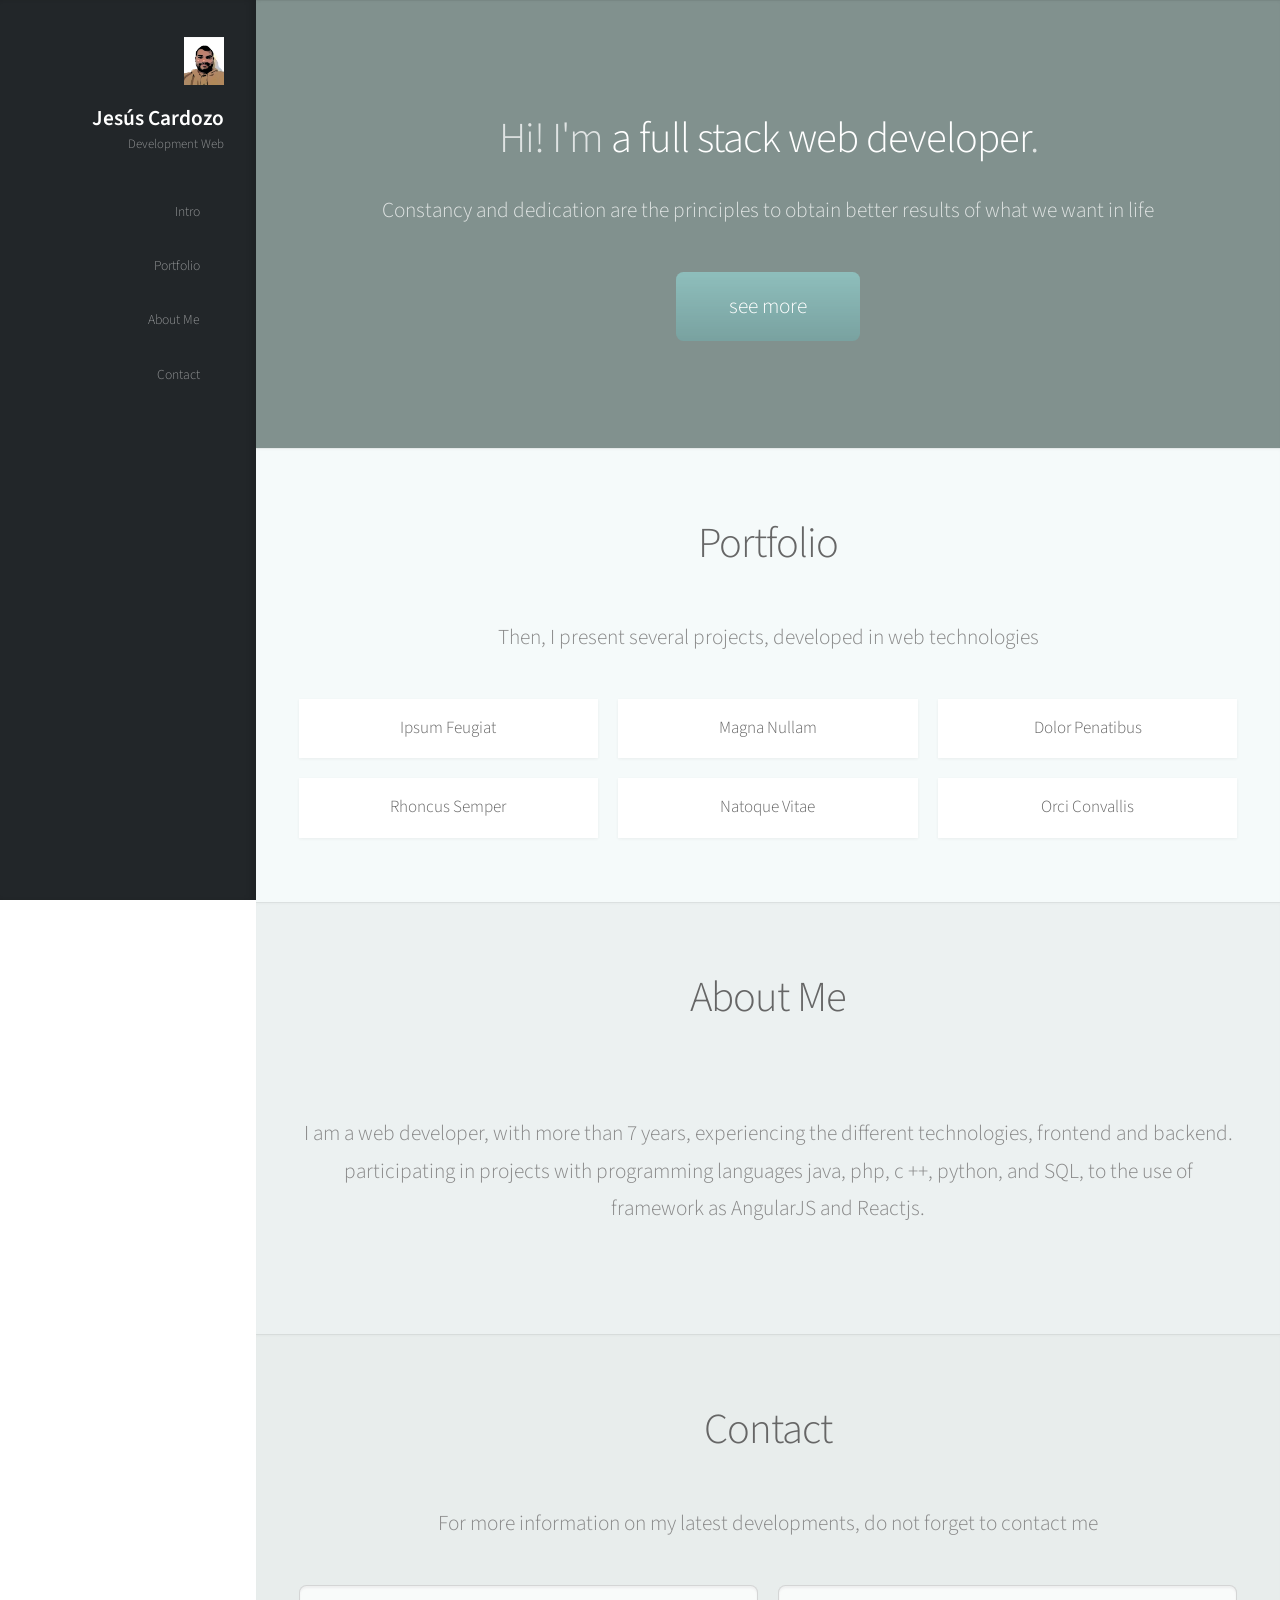
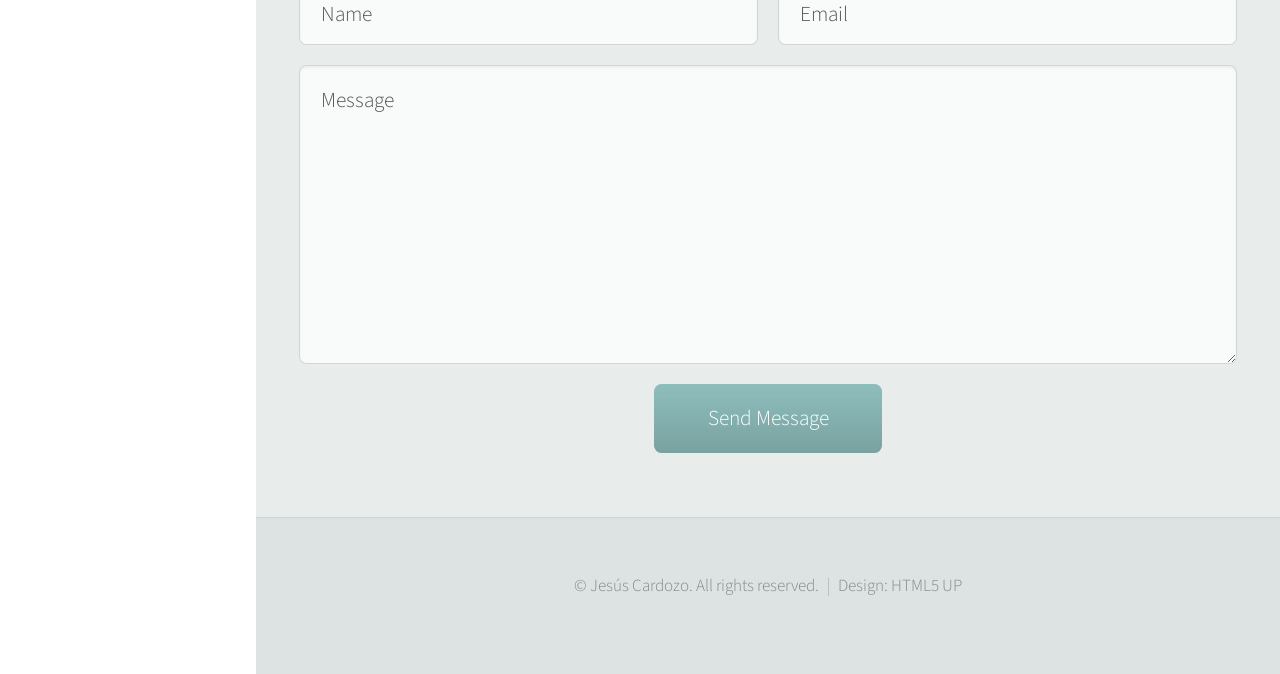
==== index.html @ 80371ca4 "first commit" ====
<!DOCTYPE HTML>
<html>
	<head>
		<title>Jesus Cardozo</title>
		<meta charset="utf-8" />
		<meta name="viewport" content="width=device-width, initial-scale=1" />
		<!--[if lte IE 8]><script src="assets/js/ie/html5shiv.js"></script><![endif]-->
		<link rel="stylesheet" href="assets/css/main.css" />
		<!--[if lte IE 8]><link rel="stylesheet" href="assets/css/ie8.css" /><![endif]-->
		<!--[if lte IE 9]><link rel="stylesheet" href="assets/css/ie9.css" /><![endif]-->
	</head>
	<body>

		<!-- Header -->
			<div id="header">

				<div class="top">

					<!-- Logo -->
						<div id="logo">
							<span class="image avatar48"><img src="images/avatar.jpg" alt="" /></span>
							<h1 id="title">Jesús Cardozo</h1>
							<p>Development Web</p>
						</div>

					<!-- Nav -->
						<nav id="nav">
							<!--

								Prologue's nav expects links in one of two formats:

								1. Hash link (scrolls to a different section within the page)

								   <li><a href="#foobar" id="foobar-link" class="icon fa-whatever-icon-you-want skel-layers-ignoreHref"><span class="label">Foobar</span></a></li>

								2. Standard link (sends the user to another page/site)

								   <li><a href="http://foobar.tld" id="foobar-link" class="icon fa-whatever-icon-you-want"><span class="label">Foobar</span></a></li>

							-->
							<ul>
								<li><a href="#top" id="top-link" class="skel-layers-ignoreHref"><span class="icon fa-home">Intro</span></a></li>
								<li><a href="#portfolio" id="portfolio-link" class="skel-layers-ignoreHref"><span class="icon fa-th">Portfolio</span></a></li>
								<li><a href="#about" id="about-link" class="skel-layers-ignoreHref"><span class="icon fa-user">About Me</span></a></li>
								<li><a href="#contact" id="contact-link" class="skel-layers-ignoreHref"><span class="icon fa-envelope">Contact</span></a></li>
							</ul>
						</nav>

				</div>

				<div class="bottom">

					<!-- Social Icons -->
						<ul class="icons">
							<li><a href="https://github.com/jesusrafael9/jesusrafael9.github.com" class="icon fa-github"><span class="label">Github</span></a></li>
							<li><a href="https://www.linkedin.com/in/jesus-cardozo-95b3bbb1/" class="icon fa-linkedin"><span class="label">Linkedin</span></a></li>
							<li><a href="mailto:jesusrafael9@gmail.com" class="icon fa-envelope"><span class="label">Email</span></a></li>
						</ul>

				</div>

			</div>

		<!-- Main -->
			<div id="main">

				<!-- Intro -->
					<section id="top" class="one dark cover">
						<div class="container">

							<header>
								<h2 class="alt">Hi! I'm <strong>a full stack web developer</strong>.</h2>
								<p>Constancy and dedication are the principles to obtain better results of what we want in life<br />
								</p>
							</header>

							<footer>
								<a href="#portfolio" class="button scrolly">see more</a>
							</footer>

						</div>
					</section>

				<!-- Portfolio -->
					<section id="portfolio" class="two">
						<div class="container">

							<header>
								<h2>Portfolio</h2>
							</header>

							<p>Then, I present several projects, developed in web technologies</p>

							<div class="row">
								<div class="4u 12u$(mobile)">
									<article class="item">
										<a href="#" class="image fit"><img src="images/pic02.jpg" alt="" /></a>
										<header>
											<h3>Ipsum Feugiat</h3>
										</header>
									</article>
									<article class="item">
										<a href="#" class="image fit"><img src="images/pic03.jpg" alt="" /></a>
										<header>
											<h3>Rhoncus Semper</h3>
										</header>
									</article>
								</div>
								<div class="4u 12u$(mobile)">
									<article class="item">
										<a href="#" class="image fit"><img src="images/pic04.jpg" alt="" /></a>
										<header>
											<h3>Magna Nullam</h3>
										</header>
									</article>
									<article class="item">
										<a href="#" class="image fit"><img src="images/pic05.jpg" alt="" /></a>
										<header>
											<h3>Natoque Vitae</h3>
										</header>
									</article>
								</div>
								<div class="4u$ 12u$(mobile)">
									<article class="item">
										<a href="#" class="image fit"><img src="images/pic06.jpg" alt="" /></a>
										<header>
											<h3>Dolor Penatibus</h3>
										</header>
									</article>
									<article class="item">
										<a href="#" class="image fit"><img src="images/pic07.jpg" alt="" /></a>
										<header>
											<h3>Orci Convallis</h3>
										</header>
									</article>
								</div>
							</div>

						</div>
					</section>

				<!-- About Me -->
					<section id="about" class="three">
						<div class="container">

							<header>
								<h2>About Me</h2>
							</header>

							<a href="#" class="image featured"><img src="images/pic08.jpg" alt="" /></a>

							<p>I am a web developer, with more than 7 years, experiencing the different technologies, frontend and backend. participating in projects with programming languages ​​java, php, c ++, python, and SQL, to the use of framework as AngularJS and Reactjs.</p>

						</div>
					</section>

				<!-- Contact -->
					<section id="contact" class="four">
						<div class="container">

							<header>
								<h2>Contact</h2>
							</header>

							<p>For more information on my latest developments, do not forget to contact me</p>

							<form method="post" action="mailto:jesusrafael9@gmail.com">
								<div class="row">
									<div class="6u 12u$(mobile)"><input type="text" name="name" placeholder="Name" /></div>
									<div class="6u$ 12u$(mobile)"><input type="text" name="email" placeholder="Email" /></div>
									<div class="12u$">
										<textarea name="message" placeholder="Message"></textarea>
									</div>
									<div class="12u$">
										<input type="submit" value="Send Message" />
									</div>
								</div>
							</form>

						</div>
					</section>

			</div>

		<!-- Footer -->
			<div id="footer">

				<!-- Copyright -->
					<ul class="copyright">
						<li>&copy; Jesús Cardozo. All rights reserved.</li><li>Design: HTML5 UP </li>
					</ul>

			</div>

		<!-- Scripts -->
			<script src="assets/js/jquery.min.js"></script>
			<script src="assets/js/jquery.scrolly.min.js"></script>
			<script src="assets/js/jquery.scrollzer.min.js"></script>
			<script src="assets/js/skel.min.js"></script>
			<script src="assets/js/util.js"></script>
			<!--[if lte IE 8]><script src="assets/js/ie/respond.min.js"></script><![endif]-->
			<script src="assets/js/main.js"></script>

	</body>
</html>
---- assets/css/main.css ----
@import url("font-awesome.min.css");
@import url("https://fonts.googleapis.com/css?family=Source+Sans+Pro:300,300italic,400,600");
/*
	Prologue by HTML5 UP
	html5up.net | @ajlkn
	Free for personal and commercial use under the CCA 3.0 license (html5up.net/license)
*/
/* Reset */
html, body, div, span, applet, object, iframe, h1, h2, h3, h4, h5, h6, p, blockquote, pre, a, abbr, acronym, address, big, cite, code, del, dfn, em, img, ins, kbd, q, s, samp, small, strike, strong, sub, sup, tt, var, b, u, i, center, dl, dt, dd, ol, ul, li, fieldset, form, label, legend, table, caption, tbody, tfoot, thead, tr, th, td, article, aside, canvas, details, embed, figure, figcaption, footer, header, hgroup, menu, nav, output, ruby, section, summary, time, mark, audio, video {
  margin: 0;
  padding: 0;
  border: 0;
  font-size: 100%;
  font: inherit;
  vertical-align: baseline; }

article, aside, details, figcaption, figure, footer, header, hgroup, menu, nav, section {
  display: block; }

body {
  line-height: 1; }

ol, ul {
  list-style: none; }

blockquote, q {
  quotes: none; }

blockquote:before, blockquote:after, q:before, q:after {
  content: '';
  content: none; }

table {
  border-collapse: collapse;
  border-spacing: 0; }

body {
  -webkit-text-size-adjust: none; }

/* Box Model */
*, *:before, *:after {
  -moz-box-sizing: border-box;
  -webkit-box-sizing: border-box;
  box-sizing: border-box; }

/* Containers */
.container {
  margin-left: auto;
  margin-right: auto; }

.container.\31 25\25 {
  width: 100%;
  max-width: 1750px;
  min-width: 1400px; }

.container.\37 5\25 {
  width: 1050px; }

.container.\35 0\25 {
  width: 700px; }

.container.\32 5\25 {
  width: 350px; }

.container {
  width: 1400px; }

@media screen and (min-width: 961px) and (max-width: 1880px) {
  .container.\31 25\25 {
    width: 100%;
    max-width: 1500px;
    min-width: 1200px; }

  .container.\37 5\25 {
    width: 900px; }

  .container.\35 0\25 {
    width: 600px; }

  .container.\32 5\25 {
    width: 300px; }

  .container {
    width: 1200px; } }
@media screen and (min-width: 961px) and (max-width: 1620px) {
  .container.\31 25\25 {
    width: 100%;
    max-width: 1200px;
    min-width: 960px; }

  .container.\37 5\25 {
    width: 720px; }

  .container.\35 0\25 {
    width: 480px; }

  .container.\32 5\25 {
    width: 240px; }

  .container {
    width: 960px; } }
@media screen and (min-width: 961px) and (max-width: 1320px) {
  .container.\31 25\25 {
    width: 100%;
    max-width: 125%;
    min-width: 100%; }

  .container.\37 5\25 {
    width: 75%; }

  .container.\35 0\25 {
    width: 50%; }

  .container.\32 5\25 {
    width: 25%; }

  .container {
    width: 100%; } }
@media screen and (max-width: 960px) {
  .container.\31 25\25 {
    width: 100%;
    max-width: 125%;
    min-width: 100%; }

  .container.\37 5\25 {
    width: 75%; }

  .container.\35 0\25 {
    width: 50%; }

  .container.\32 5\25 {
    width: 25%; }

  .container {
    width: 100%; } }
@media screen and (max-width: 736px) {
  .container.\31 25\25 {
    width: 100%;
    max-width: 125%;
    min-width: 100%; }

  .container.\37 5\25 {
    width: 75%; }

  .container.\35 0\25 {
    width: 50%; }

  .container.\32 5\25 {
    width: 25%; }

  .container {
    width: 100% !important; } }
/* Grid */
.row {
  border-bottom: solid 1px transparent;
  -moz-box-sizing: border-box;
  -webkit-box-sizing: border-box;
  box-sizing: border-box; }

.row > * {
  float: left;
  -moz-box-sizing: border-box;
  -webkit-box-sizing: border-box;
  box-sizing: border-box; }

.row:after, .row:before {
  content: '';
  display: block;
  clear: both;
  height: 0; }

.row.uniform > * > :first-child {
  margin-top: 0; }

.row.uniform > * > :last-child {
  margin-bottom: 0; }

.row.\30 \25  > * {
  padding: 0px 0 0 0px; }

.row.\30 \25 {
  margin: 0px 0 -1px 0px; }

.row.uniform.\30 \25  > * {
  padding: 0px 0 0 0px; }

.row.uniform.\30 \25 {
  margin: 0px 0 -1px 0px; }

.row > * {
  padding: 40px 0 0 40px; }

.row {
  margin: -40px 0 -1px -40px; }

.row.uniform > * {
  padding: 40px 0 0 40px; }

.row.uniform {
  margin: -40px 0 -1px -40px; }

.row.\32 00\25  > * {
  padding: 80px 0 0 80px; }

.row.\32 00\25 {
  margin: -80px 0 -1px -80px; }

.row.uniform.\32 00\25  > * {
  padding: 80px 0 0 80px; }

.row.uniform.\32 00\25 {
  margin: -80px 0 -1px -80px; }

.row.\31 50\25  > * {
  padding: 60px 0 0 60px; }

.row.\31 50\25 {
  margin: -60px 0 -1px -60px; }

.row.uniform.\31 50\25  > * {
  padding: 60px 0 0 60px; }

.row.uniform.\31 50\25 {
  margin: -60px 0 -1px -60px; }

.row.\35 0\25  > * {
  padding: 20px 0 0 20px; }

.row.\35 0\25 {
  margin: -20px 0 -1px -20px; }

.row.uniform.\35 0\25  > * {
  padding: 20px 0 0 20px; }

.row.uniform.\35 0\25 {
  margin: -20px 0 -1px -20px; }

.row.\32 5\25  > * {
  padding: 10px 0 0 10px; }

.row.\32 5\25 {
  margin: -10px 0 -1px -10px; }

.row.uniform.\32 5\25  > * {
  padding: 10px 0 0 10px; }

.row.uniform.\32 5\25 {
  margin: -10px 0 -1px -10px; }

.\31 2u, .\31 2u\24 {
  width: 100%;
  clear: none;
  margin-left: 0; }

.\31 1u, .\31 1u\24 {
  width: 91.6666666667%;
  clear: none;
  margin-left: 0; }

.\31 0u, .\31 0u\24 {
  width: 83.3333333333%;
  clear: none;
  margin-left: 0; }

.\39 u, .\39 u\24 {
  width: 75%;
  clear: none;
  margin-left: 0; }

.\38 u, .\38 u\24 {
  width: 66.6666666667%;
  clear: none;
  margin-left: 0; }

.\37 u, .\37 u\24 {
  width: 58.3333333333%;
  clear: none;
  margin-left: 0; }

.\36 u, .\36 u\24 {
  width: 50%;
  clear: none;
  margin-left: 0; }

.\35 u, .\35 u\24 {
  width: 41.6666666667%;
  clear: none;
  margin-left: 0; }

.\34 u, .\34 u\24 {
  width: 33.3333333333%;
  clear: none;
  margin-left: 0; }

.\33 u, .\33 u\24 {
  width: 25%;
  clear: none;
  margin-left: 0; }

.\32 u, .\32 u\24 {
  width: 16.6666666667%;
  clear: none;
  margin-left: 0; }

.\31 u, .\31 u\24 {
  width: 8.3333333333%;
  clear: none;
  margin-left: 0; }

.\31 2u\24  + *,
.\31 1u\24  + *,
.\31 0u\24  + *,
.\39 u\24  + *,
.\38 u\24  + *,
.\37 u\24  + *,
.\36 u\24  + *,
.\35 u\24  + *,
.\34 u\24  + *,
.\33 u\24  + *,
.\32 u\24  + *,
.\31 u\24  + * {
  clear: left; }

.\-11u {
  margin-left: 91.66667%; }

.\-10u {
  margin-left: 83.33333%; }

.\-9u {
  margin-left: 75%; }

.\-8u {
  margin-left: 66.66667%; }

.\-7u {
  margin-left: 58.33333%; }

.\-6u {
  margin-left: 50%; }

.\-5u {
  margin-left: 41.66667%; }

.\-4u {
  margin-left: 33.33333%; }

.\-3u {
  margin-left: 25%; }

.\-2u {
  margin-left: 16.66667%; }

.\-1u {
  margin-left: 8.33333%; }

@media screen and (min-width: 961px) and (max-width: 1880px) {
  .row > * {
    padding: 40px 0 0 40px; }

  .row {
    margin: -40px 0 -1px -40px; }

  .row.uniform > * {
    padding: 40px 0 0 40px; }

  .row.uniform {
    margin: -40px 0 -1px -40px; }

  .row.\32 00\25  > * {
    padding: 80px 0 0 80px; }

  .row.\32 00\25 {
    margin: -80px 0 -1px -80px; }

  .row.uniform.\32 00\25  > * {
    padding: 80px 0 0 80px; }

  .row.uniform.\32 00\25 {
    margin: -80px 0 -1px -80px; }

  .row.\31 50\25  > * {
    padding: 60px 0 0 60px; }

  .row.\31 50\25 {
    margin: -60px 0 -1px -60px; }

  .row.uniform.\31 50\25  > * {
    padding: 60px 0 0 60px; }

  .row.uniform.\31 50\25 {
    margin: -60px 0 -1px -60px; }

  .row.\35 0\25  > * {
    padding: 20px 0 0 20px; }

  .row.\35 0\25 {
    margin: -20px 0 -1px -20px; }

  .row.uniform.\35 0\25  > * {
    padding: 20px 0 0 20px; }

  .row.uniform.\35 0\25 {
    margin: -20px 0 -1px -20px; }

  .row.\32 5\25  > * {
    padding: 10px 0 0 10px; }

  .row.\32 5\25 {
    margin: -10px 0 -1px -10px; }

  .row.uniform.\32 5\25  > * {
    padding: 10px 0 0 10px; }

  .row.uniform.\32 5\25 {
    margin: -10px 0 -1px -10px; }

  .\31 2u\28wide\29, .\31 2u\24\28wide\29 {
    width: 100%;
    clear: none;
    margin-left: 0; }

  .\31 1u\28wide\29, .\31 1u\24\28wide\29 {
    width: 91.6666666667%;
    clear: none;
    margin-left: 0; }

  .\31 0u\28wide\29, .\31 0u\24\28wide\29 {
    width: 83.3333333333%;
    clear: none;
    margin-left: 0; }

  .\39 u\28wide\29, .\39 u\24\28wide\29 {
    width: 75%;
    clear: none;
    margin-left: 0; }

  .\38 u\28wide\29, .\38 u\24\28wide\29 {
    width: 66.6666666667%;
    clear: none;
    margin-left: 0; }

  .\37 u\28wide\29, .\37 u\24\28wide\29 {
    width: 58.3333333333%;
    clear: none;
    margin-left: 0; }

  .\36 u\28wide\29, .\36 u\24\28wide\29 {
    width: 50%;
    clear: none;
    margin-left: 0; }

  .\35 u\28wide\29, .\35 u\24\28wide\29 {
    width: 41.6666666667%;
    clear: none;
    margin-left: 0; }

  .\34 u\28wide\29, .\34 u\24\28wide\29 {
    width: 33.3333333333%;
    clear: none;
    margin-left: 0; }

  .\33 u\28wide\29, .\33 u\24\28wide\29 {
    width: 25%;
    clear: none;
    margin-left: 0; }

  .\32 u\28wide\29, .\32 u\24\28wide\29 {
    width: 16.6666666667%;
    clear: none;
    margin-left: 0; }

  .\31 u\28wide\29, .\31 u\24\28wide\29 {
    width: 8.3333333333%;
    clear: none;
    margin-left: 0; }

  .\31 2u\24\28wide\29  + *,
  .\31 1u\24\28wide\29  + *,
  .\31 0u\24\28wide\29  + *,
  .\39 u\24\28wide\29  + *,
  .\38 u\24\28wide\29  + *,
  .\37 u\24\28wide\29  + *,
  .\36 u\24\28wide\29  + *,
  .\35 u\24\28wide\29  + *,
  .\34 u\24\28wide\29  + *,
  .\33 u\24\28wide\29  + *,
  .\32 u\24\28wide\29  + *,
  .\31 u\24\28wide\29  + * {
    clear: left; }

  .\-11u\28wide\29 {
    margin-left: 91.66667%; }

  .\-10u\28wide\29 {
    margin-left: 83.33333%; }

  .\-9u\28wide\29 {
    margin-left: 75%; }

  .\-8u\28wide\29 {
    margin-left: 66.66667%; }

  .\-7u\28wide\29 {
    margin-left: 58.33333%; }

  .\-6u\28wide\29 {
    margin-left: 50%; }

  .\-5u\28wide\29 {
    margin-left: 41.66667%; }

  .\-4u\28wide\29 {
    margin-left: 33.33333%; }

  .\-3u\28wide\29 {
    margin-left: 25%; }

  .\-2u\28wide\29 {
    margin-left: 16.66667%; }

  .\-1u\28wide\29 {
    margin-left: 8.33333%; } }
@media screen and (min-width: 961px) and (max-width: 1620px) {
  .row > * {
    padding: 40px 0 0 40px; }

  .row {
    margin: -40px 0 -1px -40px; }

  .row.uniform > * {
    padding: 40px 0 0 40px; }

  .row.uniform {
    margin: -40px 0 -1px -40px; }

  .row.\32 00\25  > * {
    padding: 80px 0 0 80px; }

  .row.\32 00\25 {
    margin: -80px 0 -1px -80px; }

  .row.uniform.\32 00\25  > * {
    padding: 80px 0 0 80px; }

  .row.uniform.\32 00\25 {
    margin: -80px 0 -1px -80px; }

  .row.\31 50\25  > * {
    padding: 60px 0 0 60px; }

  .row.\31 50\25 {
    margin: -60px 0 -1px -60px; }

  .row.uniform.\31 50\25  > * {
    padding: 60px 0 0 60px; }

  .row.uniform.\31 50\25 {
    margin: -60px 0 -1px -60px; }

  .row.\35 0\25  > * {
    padding: 20px 0 0 20px; }

  .row.\35 0\25 {
    margin: -20px 0 -1px -20px; }

  .row.uniform.\35 0\25  > * {
    padding: 20px 0 0 20px; }

  .row.uniform.\35 0\25 {
    margin: -20px 0 -1px -20px; }

  .row.\32 5\25  > * {
    padding: 10px 0 0 10px; }

  .row.\32 5\25 {
    margin: -10px 0 -1px -10px; }

  .row.uniform.\32 5\25  > * {
    padding: 10px 0 0 10px; }

  .row.uniform.\32 5\25 {
    margin: -10px 0 -1px -10px; }

  .\31 2u\28normal\29, .\31 2u\24\28normal\29 {
    width: 100%;
    clear: none;
    margin-left: 0; }

  .\31 1u\28normal\29, .\31 1u\24\28normal\29 {
    width: 91.6666666667%;
    clear: none;
    margin-left: 0; }

  .\31 0u\28normal\29, .\31 0u\24\28normal\29 {
    width: 83.3333333333%;
    clear: none;
    margin-left: 0; }

  .\39 u\28normal\29, .\39 u\24\28normal\29 {
    width: 75%;
    clear: none;
    margin-left: 0; }

  .\38 u\28normal\29, .\38 u\24\28normal\29 {
    width: 66.6666666667%;
    clear: none;
    margin-left: 0; }

  .\37 u\28normal\29, .\37 u\24\28normal\29 {
    width: 58.3333333333%;
    clear: none;
    margin-left: 0; }

  .\36 u\28normal\29, .\36 u\24\28normal\29 {
    width: 50%;
    clear: none;
    margin-left: 0; }

  .\35 u\28normal\29, .\35 u\24\28normal\29 {
    width: 41.6666666667%;
    clear: none;
    margin-left: 0; }

  .\34 u\28normal\29, .\34 u\24\28normal\29 {
    width: 33.3333333333%;
    clear: none;
    margin-left: 0; }

  .\33 u\28normal\29, .\33 u\24\28normal\29 {
    width: 25%;
    clear: none;
    margin-left: 0; }

  .\32 u\28normal\29, .\32 u\24\28normal\29 {
    width: 16.6666666667%;
    clear: none;
    margin-left: 0; }

  .\31 u\28normal\29, .\31 u\24\28normal\29 {
    width: 8.3333333333%;
    clear: none;
    margin-left: 0; }

  .\31 2u\24\28normal\29  + *,
  .\31 1u\24\28normal\29  + *,
  .\31 0u\24\28normal\29  + *,
  .\39 u\24\28normal\29  + *,
  .\38 u\24\28normal\29  + *,
  .\37 u\24\28normal\29  + *,
  .\36 u\24\28normal\29  + *,
  .\35 u\24\28normal\29  + *,
  .\34 u\24\28normal\29  + *,
  .\33 u\24\28normal\29  + *,
  .\32 u\24\28normal\29  + *,
  .\31 u\24\28normal\29  + * {
    clear: left; }

  .\-11u\28normal\29 {
    margin-left: 91.66667%; }

  .\-10u\28normal\29 {
    margin-left: 83.33333%; }

  .\-9u\28normal\29 {
    margin-left: 75%; }

  .\-8u\28normal\29 {
    margin-left: 66.66667%; }

  .\-7u\28normal\29 {
    margin-left: 58.33333%; }

  .\-6u\28normal\29 {
    margin-left: 50%; }

  .\-5u\28normal\29 {
    margin-left: 41.66667%; }

  .\-4u\28normal\29 {
    margin-left: 33.33333%; }

  .\-3u\28normal\29 {
    margin-left: 25%; }

  .\-2u\28normal\29 {
    margin-left: 16.66667%; }

  .\-1u\28normal\29 {
    margin-left: 8.33333%; } }
@media screen and (min-width: 961px) and (max-width: 1320px) {
  .row > * {
    padding: 20px 0 0 20px; }

  .row {
    margin: -20px 0 -1px -20px; }

  .row.uniform > * {
    padding: 20px 0 0 20px; }

  .row.uniform {
    margin: -20px 0 -1px -20px; }

  .row.\32 00\25  > * {
    padding: 40px 0 0 40px; }

  .row.\32 00\25 {
    margin: -40px 0 -1px -40px; }

  .row.uniform.\32 00\25  > * {
    padding: 40px 0 0 40px; }

  .row.uniform.\32 00\25 {
    margin: -40px 0 -1px -40px; }

  .row.\31 50\25  > * {
    padding: 30px 0 0 30px; }

  .row.\31 50\25 {
    margin: -30px 0 -1px -30px; }

  .row.uniform.\31 50\25  > * {
    padding: 30px 0 0 30px; }

  .row.uniform.\31 50\25 {
    margin: -30px 0 -1px -30px; }

  .row.\35 0\25  > * {
    padding: 10px 0 0 10px; }

  .row.\35 0\25 {
    margin: -10px 0 -1px -10px; }

  .row.uniform.\35 0\25  > * {
    padding: 10px 0 0 10px; }

  .row.uniform.\35 0\25 {
    margin: -10px 0 -1px -10px; }

  .row.\32 5\25  > * {
    padding: 5px 0 0 5px; }

  .row.\32 5\25 {
    margin: -5px 0 -1px -5px; }

  .row.uniform.\32 5\25  > * {
    padding: 5px 0 0 5px; }

  .row.uniform.\32 5\25 {
    margin: -5px 0 -1px -5px; }

  .\31 2u\28narrow\29, .\31 2u\24\28narrow\29 {
    width: 100%;
    clear: none;
    margin-left: 0; }

  .\31 1u\28narrow\29, .\31 1u\24\28narrow\29 {
    width: 91.6666666667%;
    clear: none;
    margin-left: 0; }

  .\31 0u\28narrow\29, .\31 0u\24\28narrow\29 {
    width: 83.3333333333%;
    clear: none;
    margin-left: 0; }

  .\39 u\28narrow\29, .\39 u\24\28narrow\29 {
    width: 75%;
    clear: none;
    margin-left: 0; }

  .\38 u\28narrow\29, .\38 u\24\28narrow\29 {
    width: 66.6666666667%;
    clear: none;
    margin-left: 0; }

  .\37 u\28narrow\29, .\37 u\24\28narrow\29 {
    width: 58.3333333333%;
    clear: none;
    margin-left: 0; }

  .\36 u\28narrow\29, .\36 u\24\28narrow\29 {
    width: 50%;
    clear: none;
    margin-left: 0; }

  .\35 u\28narrow\29, .\35 u\24\28narrow\29 {
    width: 41.6666666667%;
    clear: none;
    margin-left: 0; }

  .\34 u\28narrow\29, .\34 u\24\28narrow\29 {
    width: 33.3333333333%;
    clear: none;
    margin-left: 0; }

  .\33 u\28narrow\29, .\33 u\24\28narrow\29 {
    width: 25%;
    clear: none;
    margin-left: 0; }

  .\32 u\28narrow\29, .\32 u\24\28narrow\29 {
    width: 16.6666666667%;
    clear: none;
    margin-left: 0; }

  .\31 u\28narrow\29, .\31 u\24\28narrow\29 {
    width: 8.3333333333%;
    clear: none;
    margin-left: 0; }

  .\31 2u\24\28narrow\29  + *,
  .\31 1u\24\28narrow\29  + *,
  .\31 0u\24\28narrow\29  + *,
  .\39 u\24\28narrow\29  + *,
  .\38 u\24\28narrow\29  + *,
  .\37 u\24\28narrow\29  + *,
  .\36 u\24\28narrow\29  + *,
  .\35 u\24\28narrow\29  + *,
  .\34 u\24\28narrow\29  + *,
  .\33 u\24\28narrow\29  + *,
  .\32 u\24\28narrow\29  + *,
  .\31 u\24\28narrow\29  + * {
    clear: left; }

  .\-11u\28narrow\29 {
    margin-left: 91.66667%; }

  .\-10u\28narrow\29 {
    margin-left: 83.33333%; }

  .\-9u\28narrow\29 {
    margin-left: 75%; }

  .\-8u\28narrow\29 {
    margin-left: 66.66667%; }

  .\-7u\28narrow\29 {
    margin-left: 58.33333%; }

  .\-6u\28narrow\29 {
    margin-left: 50%; }

  .\-5u\28narrow\29 {
    margin-left: 41.66667%; }

  .\-4u\28narrow\29 {
    margin-left: 33.33333%; }

  .\-3u\28narrow\29 {
    margin-left: 25%; }

  .\-2u\28narrow\29 {
    margin-left: 16.66667%; }

  .\-1u\28narrow\29 {
    margin-left: 8.33333%; } }
@media screen and (max-width: 960px) {
  .row > * {
    padding: 20px 0 0 20px; }

  .row {
    margin: -20px 0 -1px -20px; }

  .row.uniform > * {
    padding: 20px 0 0 20px; }

  .row.uniform {
    margin: -20px 0 -1px -20px; }

  .row.\32 00\25  > * {
    padding: 40px 0 0 40px; }

  .row.\32 00\25 {
    margin: -40px 0 -1px -40px; }

  .row.uniform.\32 00\25  > * {
    padding: 40px 0 0 40px; }

  .row.uniform.\32 00\25 {
    margin: -40px 0 -1px -40px; }

  .row.\31 50\25  > * {
    padding: 30px 0 0 30px; }

  .row.\31 50\25 {
    margin: -30px 0 -1px -30px; }

  .row.uniform.\31 50\25  > * {
    padding: 30px 0 0 30px; }

  .row.uniform.\31 50\25 {
    margin: -30px 0 -1px -30px; }

  .row.\35 0\25  > * {
    padding: 10px 0 0 10px; }

  .row.\35 0\25 {
    margin: -10px 0 -1px -10px; }

  .row.uniform.\35 0\25  > * {
    padding: 10px 0 0 10px; }

  .row.uniform.\35 0\25 {
    margin: -10px 0 -1px -10px; }

  .row.\32 5\25  > * {
    padding: 5px 0 0 5px; }

  .row.\32 5\25 {
    margin: -5px 0 -1px -5px; }

  .row.uniform.\32 5\25  > * {
    padding: 5px 0 0 5px; }

  .row.uniform.\32 5\25 {
    margin: -5px 0 -1px -5px; }

  .\31 2u\28narrower\29, .\31 2u\24\28narrower\29 {
    width: 100%;
    clear: none;
    margin-left: 0; }

  .\31 1u\28narrower\29, .\31 1u\24\28narrower\29 {
    width: 91.6666666667%;
    clear: none;
    margin-left: 0; }

  .\31 0u\28narrower\29, .\31 0u\24\28narrower\29 {
    width: 83.3333333333%;
    clear: none;
    margin-left: 0; }

  .\39 u\28narrower\29, .\39 u\24\28narrower\29 {
    width: 75%;
    clear: none;
    margin-left: 0; }

  .\38 u\28narrower\29, .\38 u\24\28narrower\29 {
    width: 66.6666666667%;
    clear: none;
    margin-left: 0; }

  .\37 u\28narrower\29, .\37 u\24\28narrower\29 {
    width: 58.3333333333%;
    clear: none;
    margin-left: 0; }

  .\36 u\28narrower\29, .\36 u\24\28narrower\29 {
    width: 50%;
    clear: none;
    margin-left: 0; }

  .\35 u\28narrower\29, .\35 u\24\28narrower\29 {
    width: 41.6666666667%;
    clear: none;
    margin-left: 0; }

  .\34 u\28narrower\29, .\34 u\24\28narrower\29 {
    width: 33.3333333333%;
    clear: none;
    margin-left: 0; }

  .\33 u\28narrower\29, .\33 u\24\28narrower\29 {
    width: 25%;
    clear: none;
    margin-left: 0; }

  .\32 u\28narrower\29, .\32 u\24\28narrower\29 {
    width: 16.6666666667%;
    clear: none;
    margin-left: 0; }

  .\31 u\28narrower\29, .\31 u\24\28narrower\29 {
    width: 8.3333333333%;
    clear: none;
    margin-left: 0; }

  .\31 2u\24\28narrower\29  + *,
  .\31 1u\24\28narrower\29  + *,
  .\31 0u\24\28narrower\29  + *,
  .\39 u\24\28narrower\29  + *,
  .\38 u\24\28narrower\29  + *,
  .\37 u\24\28narrower\29  + *,
  .\36 u\24\28narrower\29  + *,
  .\35 u\24\28narrower\29  + *,
  .\34 u\24\28narrower\29  + *,
  .\33 u\24\28narrower\29  + *,
  .\32 u\24\28narrower\29  + *,
  .\31 u\24\28narrower\29  + * {
    clear: left; }

  .\-11u\28narrower\29 {
    margin-left: 91.66667%; }

  .\-10u\28narrower\29 {
    margin-left: 83.33333%; }

  .\-9u\28narrower\29 {
    margin-left: 75%; }

  .\-8u\28narrower\29 {
    margin-left: 66.66667%; }

  .\-7u\28narrower\29 {
    margin-left: 58.33333%; }

  .\-6u\28narrower\29 {
    margin-left: 50%; }

  .\-5u\28narrower\29 {
    margin-left: 41.66667%; }

  .\-4u\28narrower\29 {
    margin-left: 33.33333%; }

  .\-3u\28narrower\29 {
    margin-left: 25%; }

  .\-2u\28narrower\29 {
    margin-left: 16.66667%; }

  .\-1u\28narrower\29 {
    margin-left: 8.33333%; } }
@media screen and (max-width: 736px) {
  .row > * {
    padding: 20px 0 0 20px; }

  .row {
    margin: -20px 0 -1px -20px; }

  .row.uniform > * {
    padding: 20px 0 0 20px; }

  .row.uniform {
    margin: -20px 0 -1px -20px; }

  .row.\32 00\25  > * {
    padding: 40px 0 0 40px; }

  .row.\32 00\25 {
    margin: -40px 0 -1px -40px; }

  .row.uniform.\32 00\25  > * {
    padding: 40px 0 0 40px; }

  .row.uniform.\32 00\25 {
    margin: -40px 0 -1px -40px; }

  .row.\31 50\25  > * {
    padding: 30px 0 0 30px; }

  .row.\31 50\25 {
    margin: -30px 0 -1px -30px; }

  .row.uniform.\31 50\25  > * {
    padding: 30px 0 0 30px; }

  .row.uniform.\31 50\25 {
    margin: -30px 0 -1px -30px; }

  .row.\35 0\25  > * {
    padding: 10px 0 0 10px; }

  .row.\35 0\25 {
    margin: -10px 0 -1px -10px; }

  .row.uniform.\35 0\25  > * {
    padding: 10px 0 0 10px; }

  .row.uniform.\35 0\25 {
    margin: -10px 0 -1px -10px; }

  .row.\32 5\25  > * {
    padding: 5px 0 0 5px; }

  .row.\32 5\25 {
    margin: -5px 0 -1px -5px; }

  .row.uniform.\32 5\25  > * {
    padding: 5px 0 0 5px; }

  .row.uniform.\32 5\25 {
    margin: -5px 0 -1px -5px; }

  .\31 2u\28mobile\29, .\31 2u\24\28mobile\29 {
    width: 100%;
    clear: none;
    margin-left: 0; }

  .\31 1u\28mobile\29, .\31 1u\24\28mobile\29 {
    width: 91.6666666667%;
    clear: none;
    margin-left: 0; }

  .\31 0u\28mobile\29, .\31 0u\24\28mobile\29 {
    width: 83.3333333333%;
    clear: none;
    margin-left: 0; }

  .\39 u\28mobile\29, .\39 u\24\28mobile\29 {
    width: 75%;
    clear: none;
    margin-left: 0; }

  .\38 u\28mobile\29, .\38 u\24\28mobile\29 {
    width: 66.6666666667%;
    clear: none;
    margin-left: 0; }

  .\37 u\28mobile\29, .\37 u\24\28mobile\29 {
    width: 58.3333333333%;
    clear: none;
    margin-left: 0; }

  .\36 u\28mobile\29, .\36 u\24\28mobile\29 {
    width: 50%;
    clear: none;
    margin-left: 0; }

  .\35 u\28mobile\29, .\35 u\24\28mobile\29 {
    width: 41.6666666667%;
    clear: none;
    margin-left: 0; }

  .\34 u\28mobile\29, .\34 u\24\28mobile\29 {
    width: 33.3333333333%;
    clear: none;
    margin-left: 0; }

  .\33 u\28mobile\29, .\33 u\24\28mobile\29 {
    width: 25%;
    clear: none;
    margin-left: 0; }

  .\32 u\28mobile\29, .\32 u\24\28mobile\29 {
    width: 16.6666666667%;
    clear: none;
    margin-left: 0; }

  .\31 u\28mobile\29, .\31 u\24\28mobile\29 {
    width: 8.3333333333%;
    clear: none;
    margin-left: 0; }

  .\31 2u\24\28mobile\29  + *,
  .\31 1u\24\28mobile\29  + *,
  .\31 0u\24\28mobile\29  + *,
  .\39 u\24\28mobile\29  + *,
  .\38 u\24\28mobile\29  + *,
  .\37 u\24\28mobile\29  + *,
  .\36 u\24\28mobile\29  + *,
  .\35 u\24\28mobile\29  + *,
  .\34 u\24\28mobile\29  + *,
  .\33 u\24\28mobile\29  + *,
  .\32 u\24\28mobile\29  + *,
  .\31 u\24\28mobile\29  + * {
    clear: left; }

  .\-11u\28mobile\29 {
    margin-left: 91.66667%; }

  .\-10u\28mobile\29 {
    margin-left: 83.33333%; }

  .\-9u\28mobile\29 {
    margin-left: 75%; }

  .\-8u\28mobile\29 {
    margin-left: 66.66667%; }

  .\-7u\28mobile\29 {
    margin-left: 58.33333%; }

  .\-6u\28mobile\29 {
    margin-left: 50%; }

  .\-5u\28mobile\29 {
    margin-left: 41.66667%; }

  .\-4u\28mobile\29 {
    margin-left: 33.33333%; }

  .\-3u\28mobile\29 {
    margin-left: 25%; }

  .\-2u\28mobile\29 {
    margin-left: 16.66667%; }

  .\-1u\28mobile\29 {
    margin-left: 8.33333%; } }
/* Basic */
body {
  background: #fff;
  font-family: 'Source Sans Pro', sans-serif;
  font-size: 19pt;
  font-weight: 300;
  line-height: 1.75em;
  color: #888; }
  body.is-loading * {
    -moz-transition: none !important;
    -webkit-transition: none !important;
    -ms-transition: none !important;
    transition: none !important;
    -moz-animation: none !important;
    -webkit-animation: none !important;
    -ms-animation: none !important;
    animation: none !important; }

input, textarea, select {
  font-family: 'Source Sans Pro', sans-serif;
  font-size: 19pt;
  font-weight: 300;
  line-height: 1.75em;
  color: #888; }

h1, h2, h3, h4, h5, h6 {
  font-weight: 300;
  color: #666;
  line-height: 1.5em; }

h1 a, h2 a, h3 a, h4 a, h5 a, h6 a {
  color: inherit;
  text-decoration: none; }
  h1 a strong, h2 a strong, h3 a strong, h4 a strong, h5 a strong, h6 a strong {
    color: #333; }

h2 {
  font-size: 2em;
  letter-spacing: -1px; }
  h2.alt {
    color: #888; }
    h2.alt strong {
      color: #666; }

h3 {
  font-size: 1.5em; }

header {
  margin: 0 0 2em 0; }
  header > p {
    margin: 1em 0 0 0; }

footer {
  margin: 2em 0 0 0; }

strong, b {
  font-weight: 300;
  color: #666; }

em, i {
  font-style: italic; }

a {
  text-decoration: none;
  color: inherit;
  border-bottom: dotted 1px rgba(128, 128, 128, 0.5);
  -moz-transition: color 0.35s ease-in-out, border-bottom-color 0.35s ease-in-out;
  -webkit-transition: color 0.35s ease-in-out, border-bottom-color 0.35s ease-in-out;
  -ms-transition: color 0.35s ease-in-out, border-bottom-color 0.35s ease-in-out;
  transition: color 0.35s ease-in-out, border-bottom-color 0.35s ease-in-out;
  outline: 0; }
  a:hover {
    color: #E27689;
    border-bottom-color: rgba(255, 255, 255, 0); }

sub {
  position: relative;
  top: 0.5em;
  font-size: 0.8em; }

sup {
  position: relative;
  top: -0.5em;
  font-size: 0.8em; }

hr {
  border: 0;
  border-top: solid 1px #ddd; }

blockquote {
  border-left: solid 0.5em #ddd;
  padding: 1em 0 1em 2em;
  font-style: italic; }

p, ul, ol, dl, table {
  margin-bottom: 2em; }

br.clear {
  clear: both; }

/* Sections/Article */
section, article {
  margin-bottom: 3em; }
  section > :last-child,
  section > .container, section:last-child, article > :last-child,
  article > .container, article:last-child {
    margin-bottom: 0; }
  .row > section, .row > article {
    margin-bottom: 0; }

/* Image */
.image {
  display: inline-block;
  border: 0; }
  .image img {
    display: block;
    width: 100%; }
  .image.avatar48 {
    width: 40px;
    height: 48px;
    background: #f00; }
    .image.avatar48 img {
      width: 40px;
      height: 48px; }
  .image.fit {
    display: block;
    width: 100%; }
  .image.featured {
    display: block;
    width: 100%;
    margin: 0 0 2em 0; }
  .image.left {
    float: left;
    margin: 0 2em 2em 0; }
  .image.centered {
    display: block;
    margin: 0 0 2em 0; }
    .image.centered img {
      margin: 0 auto;
      width: auto; }

/* List */
ul.default {
  list-style: disc;
  padding-left: 1em; }
  ul.default li {
    padding-left: 0.5em; }
ul.icons {
  cursor: default; }
  ul.icons li {
    display: inline-block; }
  ul.icons a {
    display: inline-block;
    width: 2em;
    height: 2em;
    line-height: 2em;
    text-align: center;
    border: 0; }

ol.default {
  list-style: decimal;
  padding-left: 1.25em; }
  ol.default li {
    padding-left: 0.25em; }

/* Form */
form label {
  display: block;
  text-align: left;
  margin-bottom: 0.5em; }
form input[type="text"],
form input[type="email"],
form input[type="password"],
form select,
form textarea {
  position: relative;
  -webkit-appearance: none;
  display: block;
  border: 0;
  outline: 0;
  background: #fff;
  background: rgba(255, 255, 255, 0.75);
  width: 100%;
  border-radius: 0.35em;
  padding: 0.75em 1em 0.75em 1em;
  box-shadow: inset 0 0.1em 0.1em 0 rgba(0, 0, 0, 0.05);
  border: solid 1px rgba(0, 0, 0, 0.15);
  -moz-transition: all 0.35s ease-in-out;
  -webkit-transition: all 0.35s ease-in-out;
  -ms-transition: all 0.35s ease-in-out;
  transition: all 0.35s ease-in-out; }
  form input[type="text"]:focus,
  form input[type="email"]:focus,
  form input[type="password"]:focus,
  form select:focus,
  form textarea:focus {
    box-shadow: 0 0 2px 1px #8ebebc;
    background: #fff; }
form input[type="text"],
form input[type="email"],
form input[type="password"],
form select {
  line-height: 1.25em; }
form textarea {
  min-height: 14em; }
form .formerize-placeholder {
  color: #555 !important; }
form ::-webkit-input-placeholder {
  color: #555 !important; }
form :-moz-placeholder {
  color: #555 !important; }
form ::-moz-placeholder {
  color: #555 !important; }
form :-ms-input-placeholder {
  color: #555 !important; }
form ::-moz-focus-inner {
  border: 0; }

/* Table */
table {
  width: 100%; }
  table.default {
    width: 100%;
    text-align: left; }
    table.default tbody tr:nth-child(2n+2) {
      background: #f4f4f4; }
    table.default td {
      padding: 0.5em 1em 0.5em 1em; }
    table.default th {
      text-align: left;
      padding: 0.5em 1em 0.5em 1em;
      color: #fff;
      background: #222729 url("images/overlay.png"); }
    table.default thead {
      background: #444;
      color: #fff; }
    table.default tfoot {
      background: #eee; }

/* Button */
input[type="button"],
input[type="submit"],
input[type="reset"],
button,
.button {
  position: relative;
  display: inline-block;
  border-radius: 0.35em;
  color: #fff !important;
  text-decoration: none;
  padding: 0.75em 2.5em 0.75em 2.5em;
  background-color: #8ebebc;
  border: 0;
  cursor: pointer;
  background-image: -moz-linear-gradient(top, rgba(0, 0, 0, 0), rgba(0, 0, 0, 0.15)), url("images/overlay.png");
  background-image: -webkit-linear-gradient(top, rgba(0, 0, 0, 0), rgba(0, 0, 0, 0.15)), url("images/overlay.png");
  background-image: -ms-linear-gradient(top, rgba(0, 0, 0, 0), rgba(0, 0, 0, 0.15)), url("images/overlay.png");
  background-image: linear-gradient(top, rgba(0, 0, 0, 0), rgba(0, 0, 0, 0.15)), url("images/overlay.png");
  -moz-transition: background-color 0.35s ease-in-out;
  -webkit-transition: background-color 0.35s ease-in-out;
  -ms-transition: background-color 0.35s ease-in-out;
  transition: background-color 0.35s ease-in-out; }
  input[type="button"]:hover,
  input[type="submit"]:hover,
  input[type="reset"]:hover,
  button:hover,
  .button:hover {
    background-color: #9ececc; }
  input[type="button"]:active,
  input[type="submit"]:active,
  input[type="reset"]:active,
  button:active,
  .button:active {
    background-color: #7eaeac; }

/* Item */
.item {
  box-shadow: 0 0.05em 0.15em 0 rgba(0, 0, 0, 0.05);
  margin-bottom: 40px; }
  .item header {
    background: #fff;
    margin: 0;
    padding: 1em 0 1em 0;
    font-size: 0.8em; }
    .item header h3 {
      font-size: 1em; }

/* Icons */
.icon {
  text-decoration: none; }
  .icon:before {
    display: inline-block;
    font-family: FontAwesome;
    font-size: 1.25em;
    text-decoration: none;
    font-style: normal;
    font-weight: normal;
    line-height: 1;
    -webkit-font-smoothing: antialiased;
    -moz-osx-font-smoothing: grayscale; }
  .icon > .label {
    display: none; }

/* Header */
#header {
  display: -moz-flex;
  display: -webkit-flex;
  display: -ms-flex;
  display: flex;
  -moz-flex-direction: column;
  -webkit-flex-direction: column;
  -ms-flex-direction: column;
  flex-direction: column;
  -moz-justify-content: space-between;
  -webkit-justify-content: space-between;
  -ms-justify-content: space-between;
  justify-content: space-between;
  background: #222629 url("images/overlay.png");
  box-shadow: inset -0.25em 0 0.25em 0 rgba(0, 0, 0, 0.1);
  color: #fff;
  height: 100%;
  left: 0;
  overflow-y: auto;
  position: fixed;
  text-align: right;
  top: 0;
  width: 375px; }
  #header .top {
    -moz-flex-grow: 1;
    -webkit-flex-grow: 1;
    -ms-flex-grow: 1;
    flex-grow: 1; }
  #header .bottom {
    -moz-flex-shrink: 0;
    -webkit-flex-shrink: 0;
    -ms-flex-shrink: 0;
    flex-shrink: 0;
    padding: 1.5em 0 0.75em 0; }
    #header .bottom > :last-child {
      margin-bottom: 0; }
  #header .icons {
    font-size: 0.8em;
    text-align: center; }
    #header .icons a {
      color: #41484c;
      -moz-transition: color 0.35s ease-in-out;
      -webkit-transition: color 0.35s ease-in-out;
      -ms-transition: color 0.35s ease-in-out;
      transition: color 0.35s ease-in-out; }
      #header .icons a:hover {
        color: #fff; }

#logo {
  position: relative;
  margin: 1.75em 1.5em 1.5em 1.5em;
  min-height: 48px;
  cursor: default; }
  #logo h1 {
    position: relative;
    color: #fff;
    font-weight: 600;
    font-size: 1em;
    line-height: 1em; }
  #logo p {
    position: relative;
    display: block;
    font-size: 0.6em;
    color: rgba(255, 255, 255, 0.5);
    line-height: 1.25em;
    margin: 0.5em 0 0 0; }
  #logo .image {
    position: absolute;
    left: 0;
    top: 0; }

#nav ul {
  margin-bottom: 0; }
  #nav ul li a {
    display: block;
    padding: 0.5em 1.5em 0.5em 1.5em;
    color: rgba(255, 255, 255, 0.5);
    text-decoration: none;
    outline: 0;
    border: 0;
    -moz-transition: none;
    -webkit-transition: none;
    -ms-transition: none;
    transition: none; }
    #nav ul li a span {
      position: relative;
      display: block;
      font-size: 0.8em; }
      #nav ul li a span:before {
        position: absolute;
        left: 0;
        color: #41484c;
        text-align: center;
        width: 1.25em;
        line-height: 1.75em; }
    #nav ul li a.active {
      background: rgba(0, 0, 0, 0.15);
      box-shadow: inset 0 0 0.25em 0 rgba(0, 0, 0, 0.125);
      color: #fff; }
      #nav ul li a.active span:before {
        color: #e27689; }

/* Footer */
#footer {
  margin-left: 375px;
  text-align: center;
  background-color: #dce3e2;
  padding: 3em 0 4em 0;
  box-shadow: inset 0 1px 0 0 rgba(0, 0, 0, 0.05), inset 0 0.1em 0.1em 0 rgba(0, 0, 0, 0.025);
  font-size: 0.8em; }
  #footer .copyright {
    cursor: default;
    margin: 0; }
    #footer .copyright li {
      display: inline-block;
      line-height: 1em;
      border-left: solid 1px rgba(128, 128, 128, 0.35);
      padding: 0 0 0 0.5em;
      margin: 0 0 0 0.5em; }
      #footer .copyright li:first-child {
        border-left: 0;
        padding-left: 0;
        margin-left: 0; }

/* Main */
#main {
  margin-left: 375px; }
  #main > section {
    margin: 0;
    overflow: hidden;
    padding: 4em 0;
    box-shadow: inset 0 1px 0 0 rgba(0, 0, 0, 0.05), inset 0 0.1em 0.1em 0 rgba(0, 0, 0, 0.025);
    text-align: center;
    background-image: url("images/overlay.png"); }
    #main > section.dark {
      color: #ddd;
      color: rgba(255, 255, 255, 0.75); }
      #main > section.dark h2, #main > section.dark h3, #main > section.dark h4, #main > section.dark h5, #main > section.dark h6 {
        color: inherit; }
      #main > section.dark strong {
        color: #fff;
        border-color: inherit; }
      #main > section.dark a {
        color: #fff;
        border-color: inherit; }
        #main > section.dark a:hover {
          border-bottom-color: rgba(255, 255, 255, 0); }
    #main > section.cover {
      padding: 6em 0;
      background-size: cover;
      background-position: center center; }
    #main > section.one {
      background-color: #81918E;
      background-image: url("../../images/banner.jpg"); }
    #main > section.two {
      background-color: #f5fafa; }
    #main > section.three {
      background-color: #ecf1f1; }
    #main > section.four {
      background-color: #e8edec; }

/* Wide */
@media screen and (min-width: 961px) and (max-width: 1880px) {
  /* Basic */
  body, input, textarea, select {
    font-size: 17pt; }

  /* Header */
  #header {
    width: 300px; }

  /* Footer */
  #footer {
    margin-left: 300px; }

  /* Main */
  #main {
    margin-left: 300px; } }
/* Normal */
@media screen and (min-width: 961px) and (max-width: 1620px) {
  /* Main */
  #main > section {
    padding: 3em 0; }
  #main section.cover {
    padding: 5em 0; } }
/* Narrow */
@media screen and (min-width: 961px) and (max-width: 1320px) {
  /* Basic */
  body, input, textarea, select {
    font-size: 16pt; }

  .container {
    padding: 0 2em 0 2em; }

  /* List */
  ul.icons li a {
    width: 1.75em; }

  /* Item */
  .item {
    margin-bottom: 20px; }

  /* Header */
  #header {
    width: 20%; }

  #logo .image {
    position: relative;
    margin: 0 0 0.5em 0; }

  #nav ul li a {
    font-size: 0.8em;
    padding-top: 0.5em;
    padding-bottom: 0.5em; }
    #nav ul li a span {
      padding-right: 2.25em; }
      #nav ul li a span:before {
        left: 100%;
        margin-left: -1.25em;
        line-height: 2.25em; }

  /* Footer */
  #footer {
    margin-left: 20%; }

  /* Main */
  #main {
    margin-left: 20%; } }
/* Narrower */
#headerToggle {
  display: none; }

@media screen and (max-width: 960px) {
  /* Basic */
  html, body {
    overflow-x: hidden; }

  body, input, textarea, select {
    font-size: 16pt; }

  header br {
    display: none; }

  .container {
    padding: 0 2em 0 2em; }

  /* Item */
  .item {
    margin-bottom: 15px; }

  /* List */
  ul.icons a {
    width: 1.75em;
    font-size: 1.25em; }

  /* Header */
  #header {
    -moz-backface-visibility: hidden;
    -webkit-backface-visibility: hidden;
    -ms-backface-visibility: hidden;
    backface-visibility: hidden;
    -moz-transform: translateX(-275px);
    -webkit-transform: translateX(-275px);
    -ms-transform: translateX(-275px);
    transform: translateX(-275px);
    -moz-transition: -moz-transform 0.5s ease;
    -webkit-transition: -webkit-transform 0.5s ease;
    -ms-transition: -ms-transform 0.5s ease;
    transition: transform 0.5s ease;
    -webkit-overflow-scrolling: touch;
    display: block;
    height: 100%;
    left: 0;
    overflow-y: auto;
    position: fixed;
    top: 0;
    width: 275px;
    z-index: 10002;
    width: 275px;
    background: #222729 url("images/overlay.png");
    box-shadow: inset -0.25em 0 0.25em 0 rgba(0, 0, 0, 0.125); }
    #header .top {
      position: relative; }
    #header .bottom {
      border-top: solid 1px rgba(255, 255, 255, 0.05);
      box-shadow: 0 -1px 0 0 rgba(0, 0, 0, 0.15);
      padding-top: 2em;
      margin-top: 2em;
      position: relative; }

  #logo {
    margin: 1.5em 1.25em 1.25em 1.25em; }

  #nav ul li a {
    padding: 0.5em 1.25em 0.5em 1.25em; }

  #headerToggle {
    -moz-backface-visibility: hidden;
    -webkit-backface-visibility: hidden;
    -ms-backface-visibility: hidden;
    backface-visibility: hidden;
    -moz-transition: -moz-transform 0.5s ease;
    -webkit-transition: -webkit-transform 0.5s ease;
    -ms-transition: -ms-transform 0.5s ease;
    transition: transform 0.5s ease;
    display: block;
    height: 2.25em;
    left: 0;
    position: fixed;
    top: 0;
    width: 3.25em;
    z-index: 10001; }
    #headerToggle .toggle {
      position: absolute;
      left: 0;
      top: 0;
      width: 100%;
      height: 100%;
      outline: 0;
      border: 0; }
      #headerToggle .toggle:before {
        font-family: FontAwesome;
        text-decoration: none;
        font-style: normal;
        font-weight: normal;
        -webkit-font-smoothing: antialiased;
        -moz-osx-font-smoothing: grayscale;
        content: '\f0c9';
        color: #fff;
        font-size: 18px;
        line-height: 2.25em;
        background: rgba(128, 136, 144, 0.5);
        border-radius: 0.35em;
        text-align: center;
        position: absolute;
        left: 0.5em;
        top: 0.5em;
        display: block;
        width: 3.25em;
        height: 2.25em;
        line-height: 2.25em; }

  body.header-visible #main {
    -moz-transform: translateX(275px);
    -webkit-transform: translateX(275px);
    -ms-transform: translateX(275px);
    transform: translateX(275px); }
  body.header-visible #headerToggle {
    -moz-transform: translateX(275px);
    -webkit-transform: translateX(275px);
    -ms-transform: translateX(275px);
    transform: translateX(275px); }
  body.header-visible #header {
    -moz-transform: translateX(0);
    -webkit-transform: translateX(0);
    -ms-transform: translateX(0);
    transform: translateX(0); }

  /* Footer */
  #footer {
    margin-left: 0; }

  /* Main */
  #main {
    -moz-backface-visibility: hidden;
    -webkit-backface-visibility: hidden;
    -ms-backface-visibility: hidden;
    backface-visibility: hidden;
    -moz-transition: -moz-transform 0.5s ease;
    -webkit-transition: -webkit-transform 0.5s ease;
    -ms-transition: -ms-transform 0.5s ease;
    transition: transform 0.5s ease;
    padding-bottom: 1px;
    margin-left: 0; }
    #main > section {
      padding: 3em 0; }
    #main section.cover {
      padding: 4em 0; } }
/* Mobile */
@media screen and (max-width: 736px) {
  /* Basic */
  body, input, textarea, select {
    font-size: 14pt; }

  h2 {
    font-size: 1.5em;
    letter-spacing: 0;
    font-weight: 300; }

  .container {
    padding: 0 15px 0 15px; }

  /* List */
  ul.icons a {
    width: 2em;
    font-size: 1.25em; }

  /* Main */
  #main > section {
    padding: 2em 0; }
  #main section.cover {
    padding: 4em 0em; }
    #main section.cover header {
      padding: 0 1em; }

  /* Footer */
  #footer .copyright li {
    display: block;
    line-height: 1.25em;
    border: 0;
    padding: 0;
    margin: 1em 0 0 0; }
    #footer .copyright li:first-child {
      margin-top: 0; } }

/*# sourceMappingURL=main.css.map */
---- assets/css/ie8.css ----
/*
	Prologue by HTML5 UP
	html5up.net | @ajlkn
	Free for personal and commercial use under the CCA 3.0 license (html5up.net/license)
*/
/* Section/Article */
section > .last-child, section.last-child, article > .last-child, article.last-child {
  margin-bottom: 0; }

/* Form */
form input[type="text"],
form input[type="email"],
form input[type="password"],
form select,
form textarea {
  -ms-behavior: url("assets/js/ie/PIE.htc"); }

/* Button */
input[type="button"],
input[type="submit"],
input[type="reset"],
button,
.button {
  -ms-behavior: url("assets/js/ie/PIE.htc"); }

/* Header */
#nav ul li a {
  color: #888; }
  #nav ul li a.active {
    background: #1C2022; }

#headerToggle .toggle {
  background-color: #888; }

/* Main */
#main > section.cover {
  background-position: auto;
  -ms-behavior: url("assets/js/ie/backgroundsize.min.htc"); }

/*# sourceMappingURL=ie8.css.map */
---- assets/css/ie9.css ----
/*
	Prologue by HTML5 UP
	html5up.net | @ajlkn
	Free for personal and commercial use under the CCA 3.0 license (html5up.net/license)
*/
/* Button */
input[type="button"],
input[type="submit"],
input[type="reset"],
button,
.button {
  background-image: url("images/ie/grad0-15.svg"); }

/*# sourceMappingURL=ie9.css.map */
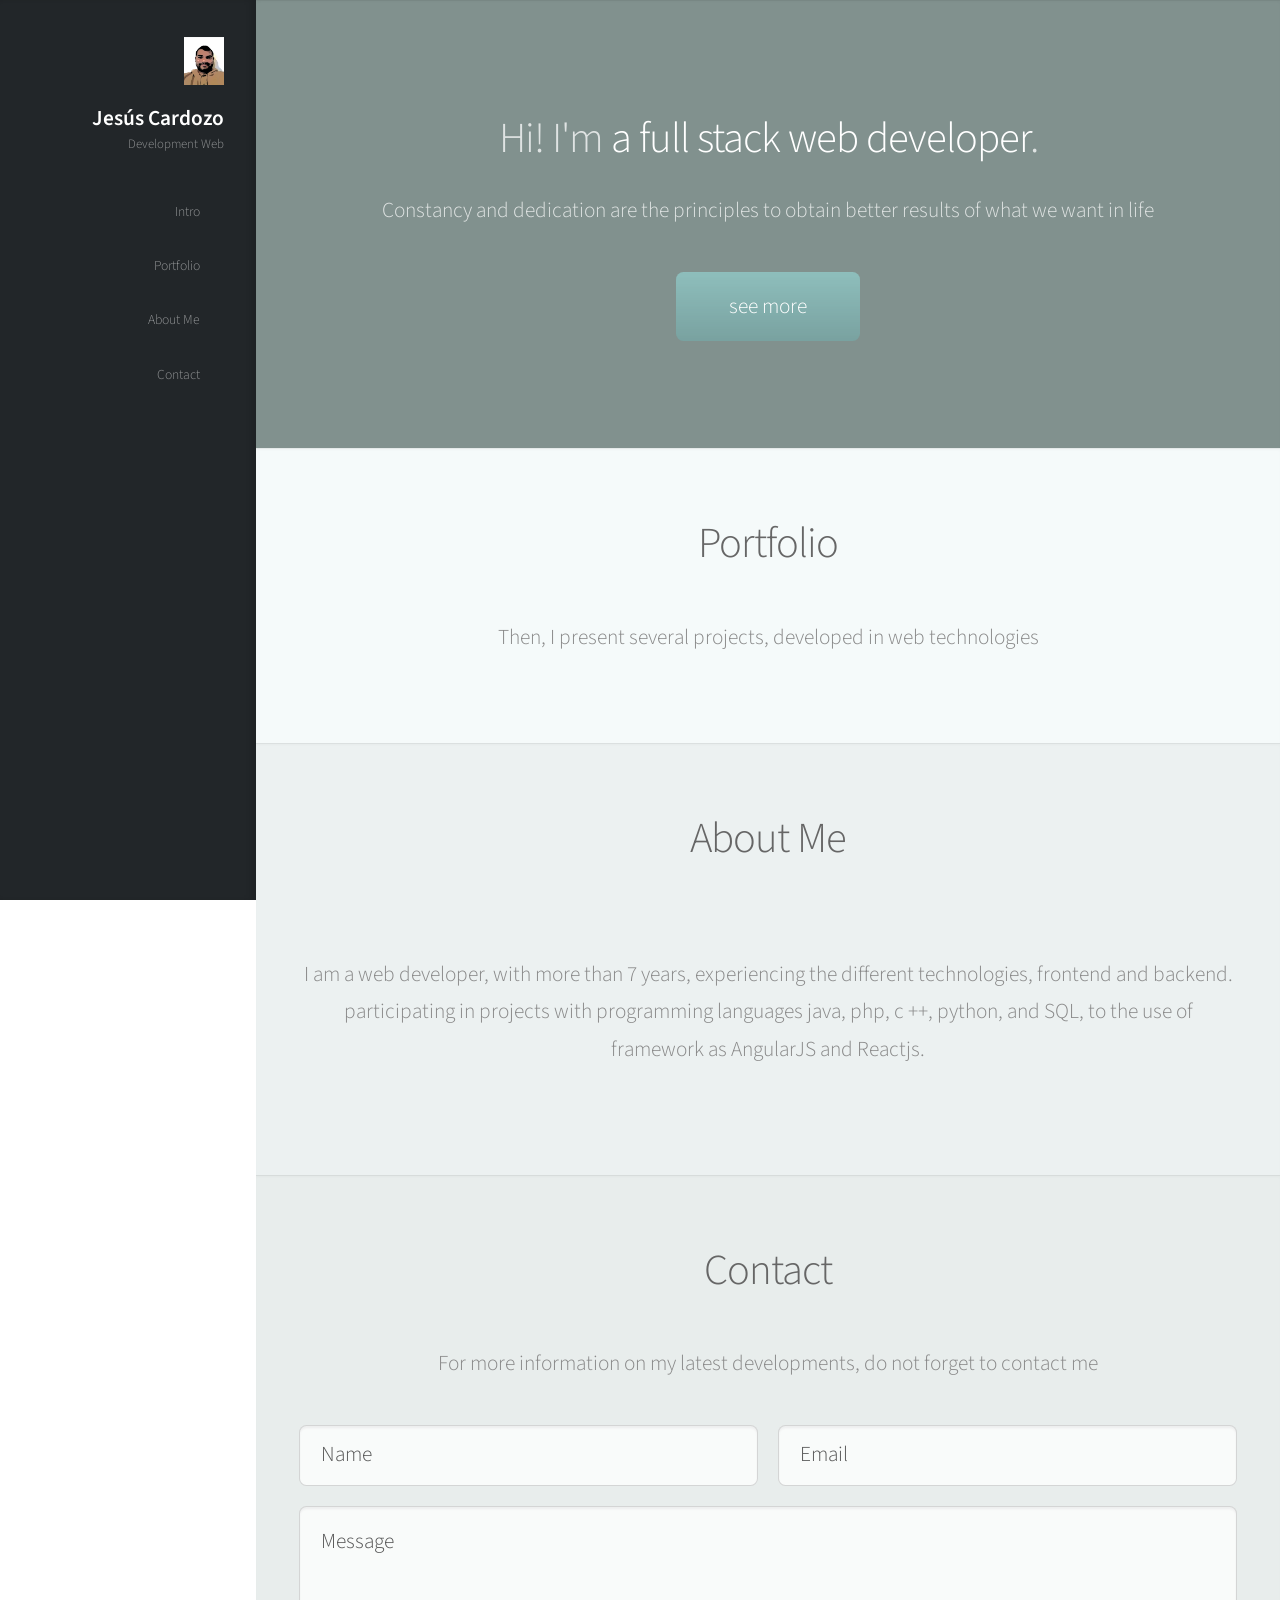
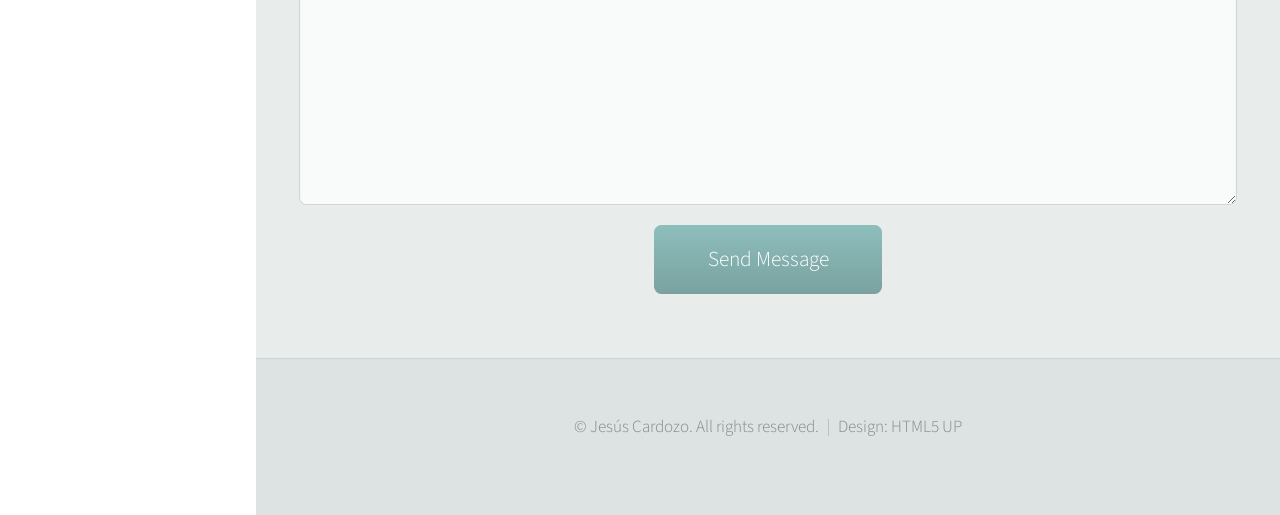
==== commit 9aed6f38: "adaptation with github api" ====
--- a/index.html
+++ b/index.html
@@ -25,19 +25,6 @@
 
 					<!-- Nav -->
 						<nav id="nav">
-							<!--
-
-								Prologue's nav expects links in one of two formats:
-
-								1. Hash link (scrolls to a different section within the page)
-
-								   <li><a href="#foobar" id="foobar-link" class="icon fa-whatever-icon-you-want skel-layers-ignoreHref"><span class="label">Foobar</span></a></li>
-
-								2. Standard link (sends the user to another page/site)
-
-								   <li><a href="http://foobar.tld" id="foobar-link" class="icon fa-whatever-icon-you-want"><span class="label">Foobar</span></a></li>
-
-							-->
 							<ul>
 								<li><a href="#top" id="top-link" class="skel-layers-ignoreHref"><span class="icon fa-home">Intro</span></a></li>
 								<li><a href="#portfolio" id="portfolio-link" class="skel-layers-ignoreHref"><span class="icon fa-th">Portfolio</span></a></li>
@@ -92,48 +79,7 @@
 							<p>Then, I present several projects, developed in web technologies</p>
 
 							<div class="row">
-								<div class="4u 12u$(mobile)">
-									<article class="item">
-										<a href="#" class="image fit"><img src="images/pic02.jpg" alt="" /></a>
-										<header>
-											<h3>Ipsum Feugiat</h3>
-										</header>
-									</article>
-									<article class="item">
-										<a href="#" class="image fit"><img src="images/pic03.jpg" alt="" /></a>
-										<header>
-											<h3>Rhoncus Semper</h3>
-										</header>
-									</article>
-								</div>
-								<div class="4u 12u$(mobile)">
-									<article class="item">
-										<a href="#" class="image fit"><img src="images/pic04.jpg" alt="" /></a>
-										<header>
-											<h3>Magna Nullam</h3>
-										</header>
-									</article>
-									<article class="item">
-										<a href="#" class="image fit"><img src="images/pic05.jpg" alt="" /></a>
-										<header>
-											<h3>Natoque Vitae</h3>
-										</header>
-									</article>
-								</div>
-								<div class="4u$ 12u$(mobile)">
-									<article class="item">
-										<a href="#" class="image fit"><img src="images/pic06.jpg" alt="" /></a>
-										<header>
-											<h3>Dolor Penatibus</h3>
-										</header>
-									</article>
-									<article class="item">
-										<a href="#" class="image fit"><img src="images/pic07.jpg" alt="" /></a>
-										<header>
-											<h3>Orci Convallis</h3>
-										</header>
-									</article>
-								</div>
+								<!-- Hear repos git -->
 							</div>
 
 						</div>
@@ -200,6 +146,7 @@
 			<script src="assets/js/util.js"></script>
 			<!--[if lte IE 8]><script src="assets/js/ie/respond.min.js"></script><![endif]-->
 			<script src="assets/js/main.js"></script>
+			<script src="assets/js/githubapi.js"></script>
 
 	</body>
 </html>
--- a/assets/css/main.css
+++ b/assets/css/main.css
@@ -322,37 +322,37 @@
   clear: left; }
 
 .\-11u {
-  margin-left: 91.66667%; }
+  margin-left: 91.6666666667%; }
 
 .\-10u {
-  margin-left: 83.33333%; }
+  margin-left: 83.3333333333%; }
 
 .\-9u {
   margin-left: 75%; }
 
 .\-8u {
-  margin-left: 66.66667%; }
+  margin-left: 66.6666666667%; }
 
 .\-7u {
-  margin-left: 58.33333%; }
+  margin-left: 58.3333333333%; }
 
 .\-6u {
   margin-left: 50%; }
 
 .\-5u {
-  margin-left: 41.66667%; }
+  margin-left: 41.6666666667%; }
 
 .\-4u {
-  margin-left: 33.33333%; }
+  margin-left: 33.3333333333%; }
 
 .\-3u {
   margin-left: 25%; }
 
 .\-2u {
-  margin-left: 16.66667%; }
+  margin-left: 16.6666666667%; }
 
 .\-1u {
-  margin-left: 8.33333%; }
+  margin-left: 8.3333333333%; }
 
 @media screen and (min-width: 961px) and (max-width: 1880px) {
   .row > * {
@@ -490,37 +490,37 @@
     clear: left; }
 
   .\-11u\28wide\29 {
-    margin-left: 91.66667%; }
+    margin-left: 91.6666666667%; }
 
   .\-10u\28wide\29 {
-    margin-left: 83.33333%; }
+    margin-left: 83.3333333333%; }
 
   .\-9u\28wide\29 {
     margin-left: 75%; }
 
   .\-8u\28wide\29 {
-    margin-left: 66.66667%; }
+    margin-left: 66.6666666667%; }
 
   .\-7u\28wide\29 {
-    margin-left: 58.33333%; }
+    margin-left: 58.3333333333%; }
 
   .\-6u\28wide\29 {
     margin-left: 50%; }
 
   .\-5u\28wide\29 {
-    margin-left: 41.66667%; }
+    margin-left: 41.6666666667%; }
 
   .\-4u\28wide\29 {
-    margin-left: 33.33333%; }
+    margin-left: 33.3333333333%; }
 
   .\-3u\28wide\29 {
     margin-left: 25%; }
 
   .\-2u\28wide\29 {
-    margin-left: 16.66667%; }
+    margin-left: 16.6666666667%; }
 
   .\-1u\28wide\29 {
-    margin-left: 8.33333%; } }
+    margin-left: 8.3333333333%; } }
 @media screen and (min-width: 961px) and (max-width: 1620px) {
   .row > * {
     padding: 40px 0 0 40px; }
@@ -657,37 +657,37 @@
     clear: left; }
 
   .\-11u\28normal\29 {
-    margin-left: 91.66667%; }
+    margin-left: 91.6666666667%; }
 
   .\-10u\28normal\29 {
-    margin-left: 83.33333%; }
+    margin-left: 83.3333333333%; }
 
   .\-9u\28normal\29 {
     margin-left: 75%; }
 
   .\-8u\28normal\29 {
-    margin-left: 66.66667%; }
+    margin-left: 66.6666666667%; }
 
   .\-7u\28normal\29 {
-    margin-left: 58.33333%; }
+    margin-left: 58.3333333333%; }
 
   .\-6u\28normal\29 {
     margin-left: 50%; }
 
   .\-5u\28normal\29 {
-    margin-left: 41.66667%; }
+    margin-left: 41.6666666667%; }
 
   .\-4u\28normal\29 {
-    margin-left: 33.33333%; }
+    margin-left: 33.3333333333%; }
 
   .\-3u\28normal\29 {
     margin-left: 25%; }
 
   .\-2u\28normal\29 {
-    margin-left: 16.66667%; }
+    margin-left: 16.6666666667%; }
 
   .\-1u\28normal\29 {
-    margin-left: 8.33333%; } }
+    margin-left: 8.3333333333%; } }
 @media screen and (min-width: 961px) and (max-width: 1320px) {
   .row > * {
     padding: 20px 0 0 20px; }
@@ -824,37 +824,37 @@
     clear: left; }
 
   .\-11u\28narrow\29 {
-    margin-left: 91.66667%; }
+    margin-left: 91.6666666667%; }
 
   .\-10u\28narrow\29 {
-    margin-left: 83.33333%; }
+    margin-left: 83.3333333333%; }
 
   .\-9u\28narrow\29 {
     margin-left: 75%; }
 
   .\-8u\28narrow\29 {
-    margin-left: 66.66667%; }
+    margin-left: 66.6666666667%; }
 
   .\-7u\28narrow\29 {
-    margin-left: 58.33333%; }
+    margin-left: 58.3333333333%; }
 
   .\-6u\28narrow\29 {
     margin-left: 50%; }
 
   .\-5u\28narrow\29 {
-    margin-left: 41.66667%; }
+    margin-left: 41.6666666667%; }
 
   .\-4u\28narrow\29 {
-    margin-left: 33.33333%; }
+    margin-left: 33.3333333333%; }
 
   .\-3u\28narrow\29 {
     margin-left: 25%; }
 
   .\-2u\28narrow\29 {
-    margin-left: 16.66667%; }
+    margin-left: 16.6666666667%; }
 
   .\-1u\28narrow\29 {
-    margin-left: 8.33333%; } }
+    margin-left: 8.3333333333%; } }
 @media screen and (max-width: 960px) {
   .row > * {
     padding: 20px 0 0 20px; }
@@ -991,37 +991,37 @@
     clear: left; }
 
   .\-11u\28narrower\29 {
-    margin-left: 91.66667%; }
+    margin-left: 91.6666666667%; }
 
   .\-10u\28narrower\29 {
-    margin-left: 83.33333%; }
+    margin-left: 83.3333333333%; }
 
   .\-9u\28narrower\29 {
     margin-left: 75%; }
 
   .\-8u\28narrower\29 {
-    margin-left: 66.66667%; }
+    margin-left: 66.6666666667%; }
 
   .\-7u\28narrower\29 {
-    margin-left: 58.33333%; }
+    margin-left: 58.3333333333%; }
 
   .\-6u\28narrower\29 {
     margin-left: 50%; }
 
   .\-5u\28narrower\29 {
-    margin-left: 41.66667%; }
+    margin-left: 41.6666666667%; }
 
   .\-4u\28narrower\29 {
-    margin-left: 33.33333%; }
+    margin-left: 33.3333333333%; }
 
   .\-3u\28narrower\29 {
     margin-left: 25%; }
 
   .\-2u\28narrower\29 {
-    margin-left: 16.66667%; }
+    margin-left: 16.6666666667%; }
 
   .\-1u\28narrower\29 {
-    margin-left: 8.33333%; } }
+    margin-left: 8.3333333333%; } }
 @media screen and (max-width: 736px) {
   .row > * {
     padding: 20px 0 0 20px; }
@@ -1158,37 +1158,37 @@
     clear: left; }
 
   .\-11u\28mobile\29 {
-    margin-left: 91.66667%; }
+    margin-left: 91.6666666667%; }
 
   .\-10u\28mobile\29 {
-    margin-left: 83.33333%; }
+    margin-left: 83.3333333333%; }
 
   .\-9u\28mobile\29 {
     margin-left: 75%; }
 
   .\-8u\28mobile\29 {
-    margin-left: 66.66667%; }
+    margin-left: 66.6666666667%; }
 
   .\-7u\28mobile\29 {
-    margin-left: 58.33333%; }
+    margin-left: 58.3333333333%; }
 
   .\-6u\28mobile\29 {
     margin-left: 50%; }
 
   .\-5u\28mobile\29 {
-    margin-left: 41.66667%; }
+    margin-left: 41.6666666667%; }
 
   .\-4u\28mobile\29 {
-    margin-left: 33.33333%; }
+    margin-left: 33.3333333333%; }
 
   .\-3u\28mobile\29 {
     margin-left: 25%; }
 
   .\-2u\28mobile\29 {
-    margin-left: 16.66667%; }
+    margin-left: 16.6666666667%; }
 
   .\-1u\28mobile\29 {
-    margin-left: 8.33333%; } }
+    margin-left: 8.3333333333%; } }
 /* Basic */
 body {
   background: #fff;
@@ -1298,6 +1298,21 @@
     margin-bottom: 0; }
   .row > section, .row > article {
     margin-bottom: 0; }
+  section .rolloverContainer, article .rolloverContainer {
+    width: 300px;
+    height: 300px;
+    position: relative;
+    overflow: hidden; }
+  section .content, article .content {
+    width: 293px;
+    background: #666;
+    opacity: 0.7;
+    padding: 10px;
+    font-family: "Trebuchet MS", Arial, Helvetica, sans-serif;
+    color: #FFF;
+    position: relative; }
+  section .description, article .description {
+    font-size: 0.8em; }
 
 /* Image */
 .image {
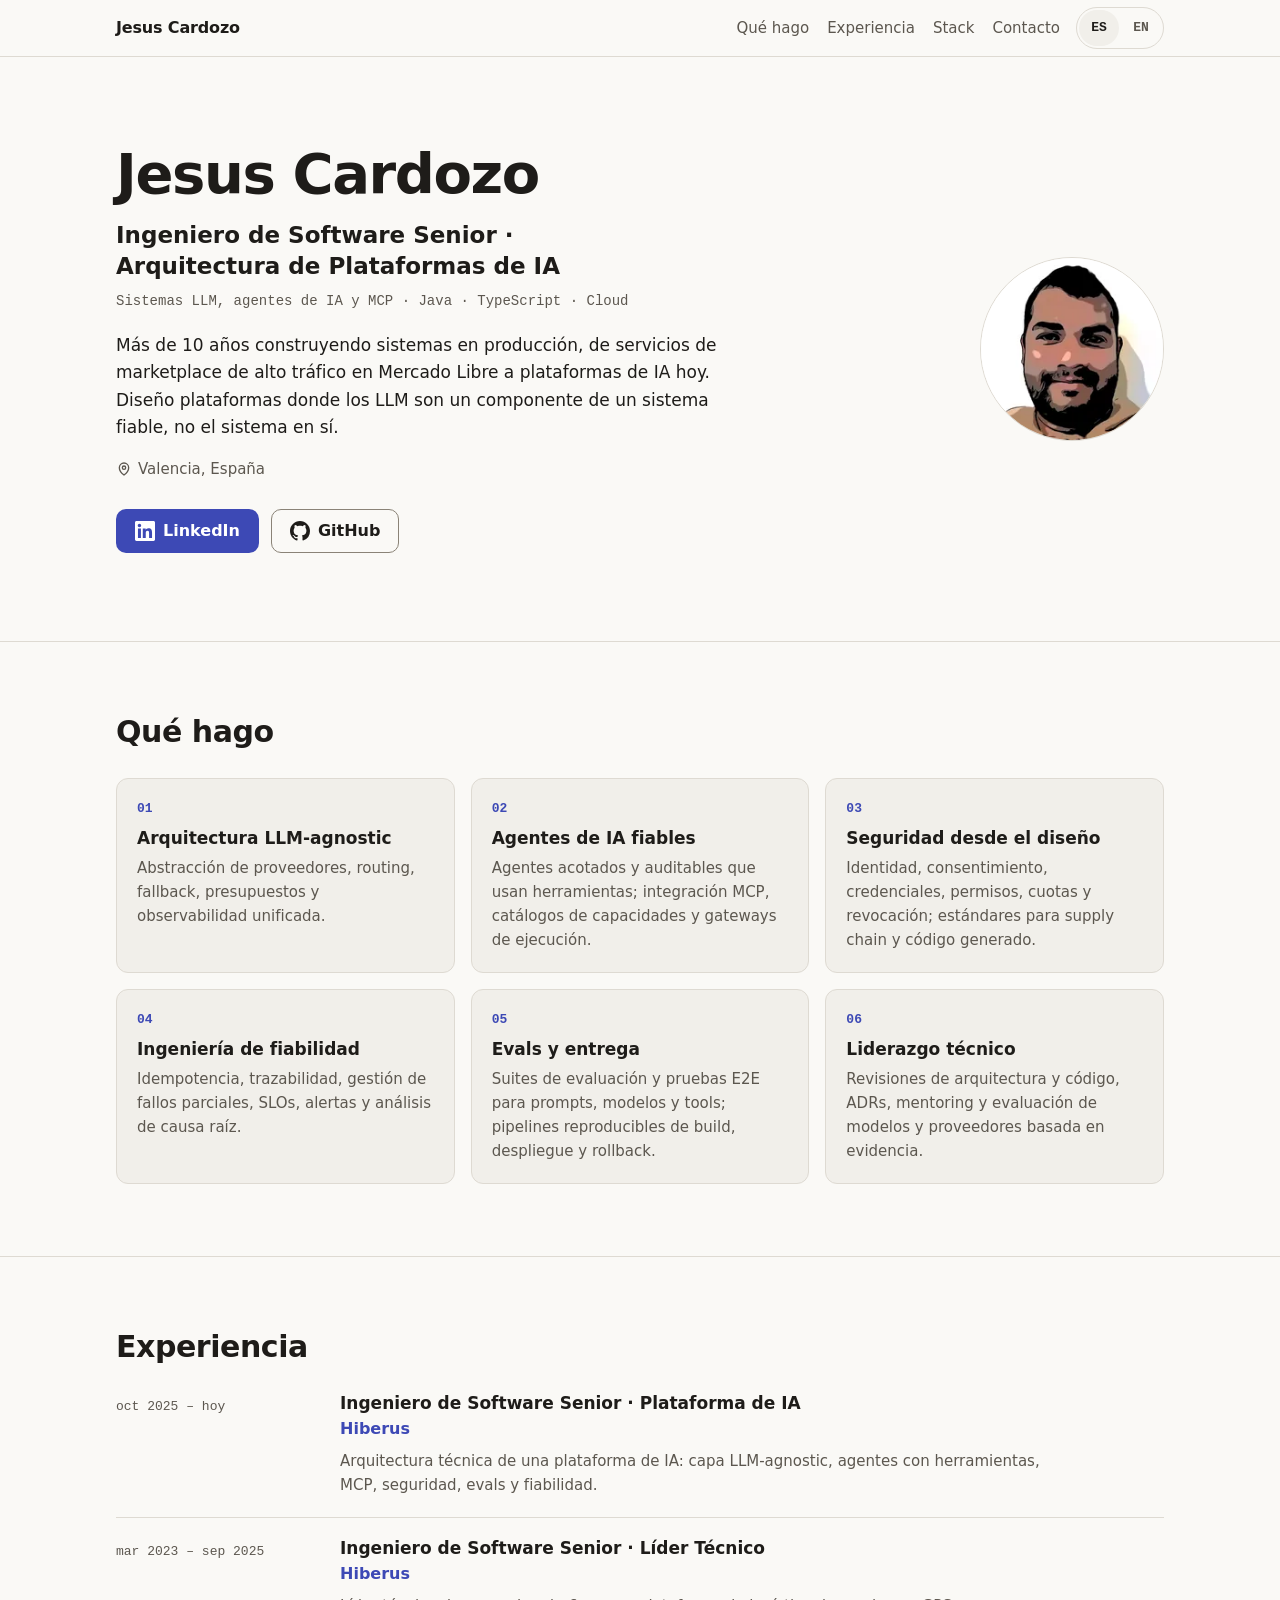
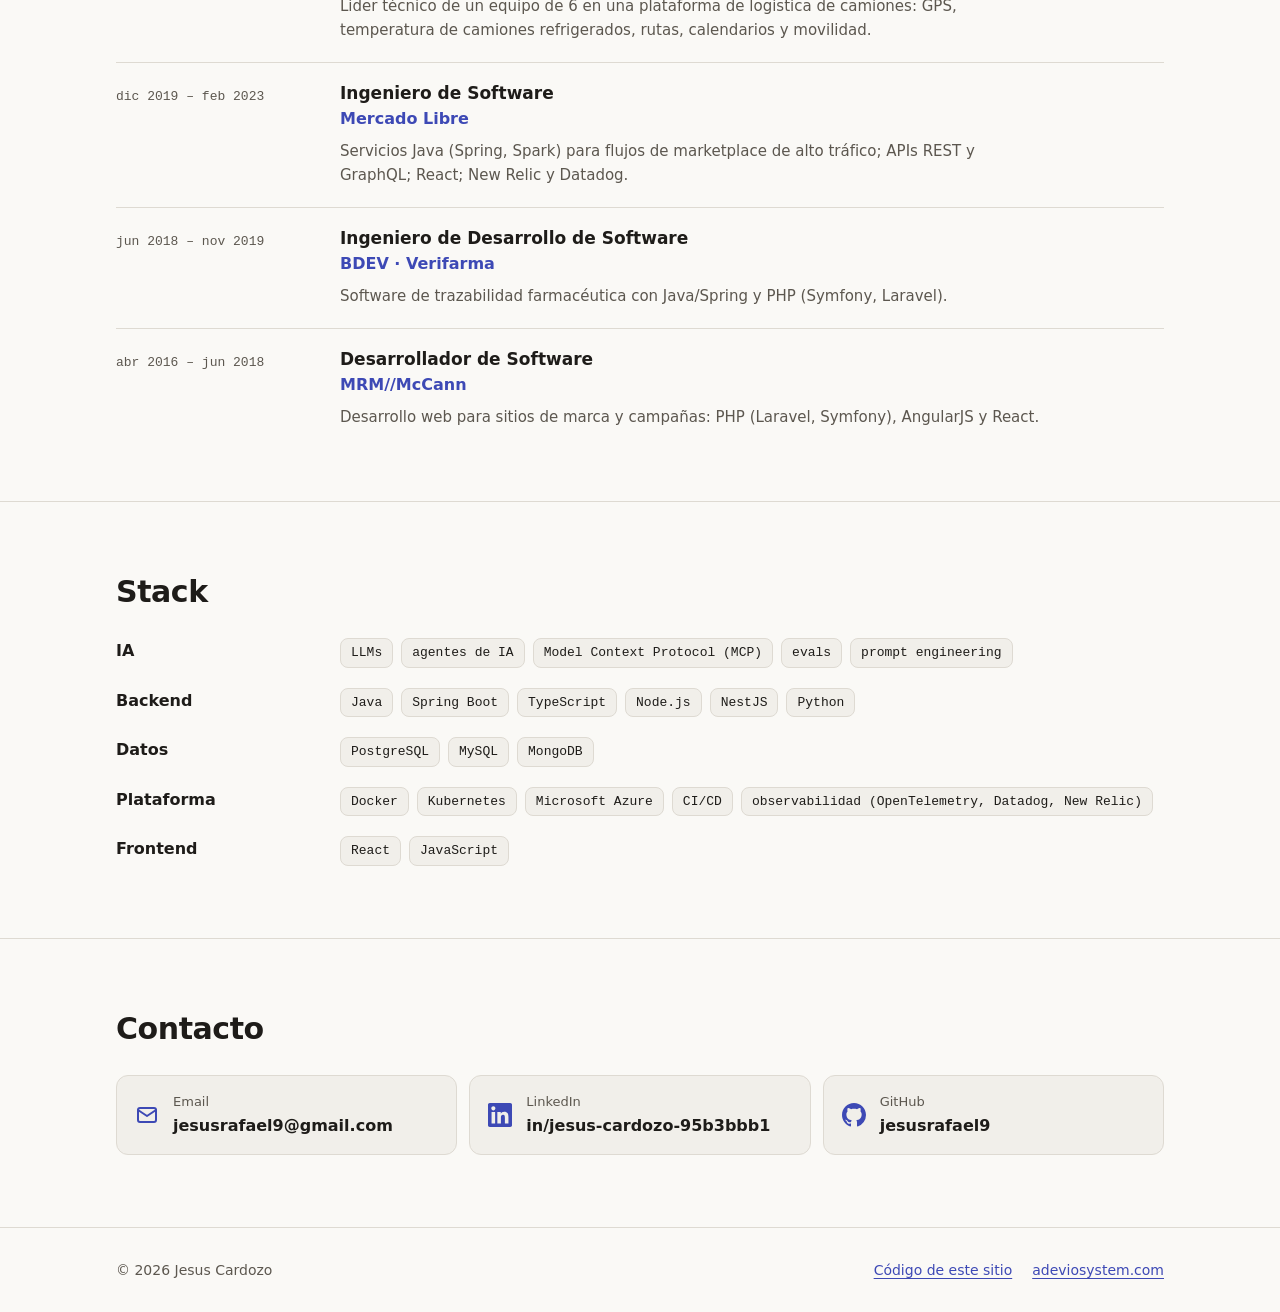
==== commit 30e5145f: "feat: add Spanish page Rewrite index.html as a semantic single page: header with section nav, langua" ====
--- a/index.html
+++ b/index.html
@@ -1,152 +1,325 @@
-<!DOCTYPE HTML>
-<html>
-	<head>
-		<title>Jesus Cardozo</title>
-		<meta charset="utf-8" />
-		<meta name="viewport" content="width=device-width, initial-scale=1" />
-		<!--[if lte IE 8]><script src="assets/js/ie/html5shiv.js"></script><![endif]-->
-		<link rel="stylesheet" href="assets/css/main.css" />
-		<!--[if lte IE 8]><link rel="stylesheet" href="assets/css/ie8.css" /><![endif]-->
-		<!--[if lte IE 9]><link rel="stylesheet" href="assets/css/ie9.css" /><![endif]-->
-	</head>
-	<body>
-
-		<!-- Header -->
-			<div id="header">
-
-				<div class="top">
-
-					<!-- Logo -->
-						<div id="logo">
-							<span class="image avatar48"><img src="images/avatar.jpg" alt="" /></span>
-							<h1 id="title">Jesús Cardozo</h1>
-							<p>Development Web</p>
-						</div>
-
-					<!-- Nav -->
-						<nav id="nav">
-							<ul>
-								<li><a href="#top" id="top-link" class="skel-layers-ignoreHref"><span class="icon fa-home">Intro</span></a></li>
-								<li><a href="#portfolio" id="portfolio-link" class="skel-layers-ignoreHref"><span class="icon fa-th">Portfolio</span></a></li>
-								<li><a href="#about" id="about-link" class="skel-layers-ignoreHref"><span class="icon fa-user">About Me</span></a></li>
-								<li><a href="#contact" id="contact-link" class="skel-layers-ignoreHref"><span class="icon fa-envelope">Contact</span></a></li>
-							</ul>
-						</nav>
-
-				</div>
-
-				<div class="bottom">
-
-					<!-- Social Icons -->
-						<ul class="icons">
-							<li><a href="https://github.com/jesusrafael9/jesusrafael9.github.com" class="icon fa-github"><span class="label">Github</span></a></li>
-							<li><a href="https://www.linkedin.com/in/jesus-cardozo-95b3bbb1/" class="icon fa-linkedin"><span class="label">Linkedin</span></a></li>
-							<li><a href="mailto:jesusrafael9@gmail.com" class="icon fa-envelope"><span class="label">Email</span></a></li>
-						</ul>
-
-				</div>
-
-			</div>
-
-		<!-- Main -->
-			<div id="main">
-
-				<!-- Intro -->
-					<section id="top" class="one dark cover">
-						<div class="container">
-
-							<header>
-								<h2 class="alt">Hi! I'm <strong>a full stack web developer</strong>.</h2>
-								<p>Constancy and dedication are the principles to obtain better results of what we want in life<br />
-								</p>
-							</header>
-
-							<footer>
-								<a href="#portfolio" class="button scrolly">see more</a>
-							</footer>
-
-						</div>
-					</section>
-
-				<!-- Portfolio -->
-					<section id="portfolio" class="two">
-						<div class="container">
-
-							<header>
-								<h2>Portfolio</h2>
-							</header>
-
-							<p>Then, I present several projects, developed in web technologies</p>
-
-							<div class="row">
-								<!-- Hear repos git -->
-							</div>
-
-						</div>
-					</section>
-
-				<!-- About Me -->
-					<section id="about" class="three">
-						<div class="container">
-
-							<header>
-								<h2>About Me</h2>
-							</header>
-
-							<a href="#" class="image featured"><img src="images/pic08.jpg" alt="" /></a>
-
-							<p>I am a web developer, with more than 7 years, experiencing the different technologies, frontend and backend. participating in projects with programming languages ​​java, php, c ++, python, and SQL, to the use of framework as AngularJS and Reactjs.</p>
-
-						</div>
-					</section>
-
-				<!-- Contact -->
-					<section id="contact" class="four">
-						<div class="container">
-
-							<header>
-								<h2>Contact</h2>
-							</header>
-
-							<p>For more information on my latest developments, do not forget to contact me</p>
-
-							<form method="post" action="mailto:jesusrafael9@gmail.com">
-								<div class="row">
-									<div class="6u 12u$(mobile)"><input type="text" name="name" placeholder="Name" /></div>
-									<div class="6u$ 12u$(mobile)"><input type="text" name="email" placeholder="Email" /></div>
-									<div class="12u$">
-										<textarea name="message" placeholder="Message"></textarea>
-									</div>
-									<div class="12u$">
-										<input type="submit" value="Send Message" />
-									</div>
-								</div>
-							</form>
-
-						</div>
-					</section>
-
-			</div>
-
-		<!-- Footer -->
-			<div id="footer">
-
-				<!-- Copyright -->
-					<ul class="copyright">
-						<li>&copy; Jesús Cardozo. All rights reserved.</li><li>Design: HTML5 UP </li>
-					</ul>
-
-			</div>
-
-		<!-- Scripts -->
-			<script src="assets/js/jquery.min.js"></script>
-			<script src="assets/js/jquery.scrolly.min.js"></script>
-			<script src="assets/js/jquery.scrollzer.min.js"></script>
-			<script src="assets/js/skel.min.js"></script>
-			<script src="assets/js/util.js"></script>
-			<!--[if lte IE 8]><script src="assets/js/ie/respond.min.js"></script><![endif]-->
-			<script src="assets/js/main.js"></script>
-			<script src="assets/js/githubapi.js"></script>
-
-	</body>
-</html>+<!DOCTYPE html>
+<html lang="es" class="no-js">
+<head>
+  <meta charset="utf-8">
+  <meta name="viewport" content="width=device-width, initial-scale=1">
+  <title>Jesus Cardozo — Ingeniero de Software Senior · Arquitectura de Plataformas de IA</title>
+  <meta name="description" content="Ingeniero de Software Senior · Arquitectura de Plataformas de IA. Sistemas LLM, agentes de IA y MCP. Más de 10 años construyendo sistemas en producción.">
+  <meta name="author" content="Jesus Cardozo">
+  <meta name="color-scheme" content="light dark">
+  <meta name="theme-color" media="(prefers-color-scheme: light)" content="#faf9f6">
+  <meta name="theme-color" media="(prefers-color-scheme: dark)" content="#131211">
+
+  <link rel="icon" href="favicon.ico" sizes="48x48">
+  <link rel="icon" href="favicon.svg" type="image/svg+xml">
+  <link rel="apple-touch-icon" href="apple-touch-icon.png">
+
+  <link rel="stylesheet" href="assets/css/styles.css">
+</head>
+<body>
+  <a class="skip-link" href="#main">Saltar al contenido</a>
+
+  <svg class="sprite" xmlns="http://www.w3.org/2000/svg" aria-hidden="true" focusable="false">
+    <symbol id="icon-linkedin" viewBox="0 0 24 24">
+      <path fill="currentColor" d="M20.447 20.452h-3.554v-5.569c0-1.328-.027-3.037-1.852-3.037-1.853 0-2.136 1.445-2.136 2.939v5.667H9.351V9h3.414v1.561h.046c.477-.9 1.637-1.85 3.37-1.85 3.601 0 4.267 2.37 4.267 5.455v6.286zM5.337 7.433c-1.144 0-2.063-.926-2.063-2.065 0-1.138.92-2.063 2.063-2.063 1.14 0 2.064.925 2.064 2.063 0 1.139-.925 2.065-2.064 2.065zm1.782 13.019H3.555V9h3.564v11.452zM22.225 0H1.771C.792 0 0 .774 0 1.729v20.542C0 23.227.792 24 1.771 24h20.451C23.2 24 24 23.227 24 22.271V1.729C24 .774 23.2 0 22.222 0h.003z"/>
+    </symbol>
+    <symbol id="icon-github" viewBox="0 0 16 16">
+      <path fill="currentColor" d="M8 0C3.58 0 0 3.58 0 8c0 3.54 2.29 6.53 5.47 7.59.4.07.55-.17.55-.38 0-.19-.01-.82-.01-1.49-2.01.37-2.53-.49-2.69-.94-.09-.23-.48-.94-.82-1.13-.28-.15-.68-.52-.01-.53.63-.01 1.08.58 1.23.82.72 1.21 1.87.87 2.33.66.07-.52.28-.87.51-1.07-1.78-.2-3.64-.89-3.64-3.95 0-.87.31-1.59.82-2.15-.08-.2-.36-1.02.08-2.12 0 0 .67-.21 2.2.82.64-.18 1.32-.27 2-.27.68 0 1.36.09 2 .27 1.53-1.04 2.2-.82 2.2-.82.44 1.1.16 1.92.08 2.12.51.56.82 1.27.82 2.15 0 3.07-1.87 3.75-3.65 3.95.29.25.54.73.54 1.48 0 1.07-.01 1.93-.01 2.2 0 .21.15.46.55.38A8.013 8.013 0 0016 8c0-4.42-3.58-8-8-8z"/>
+    </symbol>
+    <symbol id="icon-mail" viewBox="0 0 24 24">
+      <g fill="none" stroke="currentColor" stroke-width="2" stroke-linecap="round" stroke-linejoin="round">
+        <rect x="3" y="5" width="18" height="14" rx="2"/>
+        <path d="m3 7 9 6 9-6"/>
+      </g>
+    </symbol>
+    <symbol id="icon-pin" viewBox="0 0 24 24">
+      <g fill="none" stroke="currentColor" stroke-width="2" stroke-linecap="round" stroke-linejoin="round">
+        <path d="M12 21s-7-5.2-7-11a7 7 0 0 1 14 0c0 5.8-7 11-7 11z"/>
+        <circle cx="12" cy="10" r="2.5"/>
+      </g>
+    </symbol>
+    <symbol id="icon-sun" viewBox="0 0 24 24">
+      <g fill="none" stroke="currentColor" stroke-width="2" stroke-linecap="round" stroke-linejoin="round">
+        <circle cx="12" cy="12" r="4"/>
+        <path d="M12 2v2M12 20v2M4.93 4.93l1.41 1.41M17.66 17.66l1.41 1.41M2 12h2M20 12h2M4.93 19.07l1.41-1.41M17.66 6.34l1.41-1.41"/>
+      </g>
+    </symbol>
+    <symbol id="icon-moon" viewBox="0 0 24 24">
+      <path fill="none" stroke="currentColor" stroke-width="2" stroke-linecap="round" stroke-linejoin="round" d="M21 12.79A9 9 0 1 1 11.21 3 7 7 0 0 0 21 12.79z"/>
+    </symbol>
+  </svg>
+
+  <header class="site-header">
+    <div class="container site-header__inner">
+      <a class="brand" href="#top">Jesus Cardozo</a>
+
+      <nav class="site-nav" aria-label="Secciones">
+        <ul class="site-nav__list">
+          <li><a class="site-nav__link" href="#que-hago">Qué hago</a></li>
+          <li data-projects-nav hidden><a class="site-nav__link" href="#proyectos">Proyectos</a></li>
+          <li><a class="site-nav__link" href="#experiencia">Experiencia</a></li>
+          <li><a class="site-nav__link" href="#stack">Stack</a></li>
+          <li><a class="site-nav__link" href="#contacto">Contacto</a></li>
+        </ul>
+      </nav>
+
+      <div class="header-tools">
+        <div class="lang-switch" role="group" aria-label="Idioma">
+          <span class="lang-switch__item" aria-current="true">
+            <span aria-hidden="true">ES</span><span class="visually-hidden">Español</span>
+          </span>
+          <a class="lang-switch__item" href="en/" hreflang="en" lang="en">
+            <span aria-hidden="true">EN</span><span class="visually-hidden">English</span>
+          </a>
+        </div>
+
+        <button class="icon-button theme-toggle" type="button" data-theme-toggle aria-label="Tema oscuro" aria-pressed="false">
+          <svg class="icon theme-toggle__moon" aria-hidden="true" focusable="false"><use href="#icon-moon"/></svg>
+          <svg class="icon theme-toggle__sun" aria-hidden="true" focusable="false"><use href="#icon-sun"/></svg>
+        </button>
+      </div>
+    </div>
+  </header>
+
+  <main id="main" tabindex="-1">
+    <section class="hero" aria-labelledby="hero-title">
+      <div class="container hero__inner">
+        <div class="hero__media">
+          <picture>
+            <source type="image/webp" srcset="assets/img/avatar-200.webp 200w, assets/img/avatar-400.webp 400w" sizes="(min-width: 48rem) 184px, 120px">
+            <img class="hero__avatar" src="assets/img/avatar-400.jpg" srcset="assets/img/avatar-200.jpg 200w, assets/img/avatar-400.jpg 400w" sizes="(min-width: 48rem) 184px, 120px" width="400" height="400" alt="Retrato ilustrado de Jesus Cardozo" fetchpriority="high" decoding="async">
+          </picture>
+        </div>
+
+        <div class="hero__content">
+          <h1 class="hero__name" id="hero-title">Jesus Cardozo</h1>
+          <p class="hero__headline">Ingeniero de Software Senior · Arquitectura de Plataformas de IA</p>
+          <p class="hero__focus">Sistemas LLM, agentes de IA y MCP · Java · TypeScript · Cloud</p>
+          <p class="hero__summary">Más de 10 años construyendo sistemas en producción, de servicios de marketplace de alto tráfico en Mercado Libre a plataformas de IA hoy. Diseño plataformas donde los LLM son un componente de un sistema fiable, no el sistema en sí.</p>
+          <p class="hero__location">
+            <svg class="icon" aria-hidden="true" focusable="false"><use href="#icon-pin"/></svg>
+            Valencia, España
+          </p>
+          <ul class="hero__actions">
+            <li>
+              <a class="button button--primary" href="https://www.linkedin.com/in/jesus-cardozo-95b3bbb1/" rel="me">
+                <svg class="icon" aria-hidden="true" focusable="false"><use href="#icon-linkedin"/></svg>
+                LinkedIn
+              </a>
+            </li>
+            <li>
+              <a class="button button--secondary" href="https://github.com/jesusrafael9" rel="me">
+                <svg class="icon" aria-hidden="true" focusable="false"><use href="#icon-github"/></svg>
+                GitHub
+              </a>
+            </li>
+          </ul>
+        </div>
+      </div>
+    </section>
+
+    <section class="section" id="que-hago" aria-labelledby="que-hago-title">
+      <div class="container">
+        <h2 class="section__title" id="que-hago-title">Qué hago</h2>
+        <ul class="cards">
+          <li class="card">
+            <span class="card__index" aria-hidden="true">01</span>
+            <h3 class="card__title">Arquitectura LLM-agnostic</h3>
+            <p class="card__text">Abstracción de proveedores, routing, fallback, presupuestos y observabilidad unificada.</p>
+          </li>
+          <li class="card">
+            <span class="card__index" aria-hidden="true">02</span>
+            <h3 class="card__title">Agentes de IA fiables</h3>
+            <p class="card__text">Agentes acotados y auditables que usan herramientas; integración MCP, catálogos de capacidades y gateways de ejecución.</p>
+          </li>
+          <li class="card">
+            <span class="card__index" aria-hidden="true">03</span>
+            <h3 class="card__title">Seguridad desde el diseño</h3>
+            <p class="card__text">Identidad, consentimiento, credenciales, permisos, cuotas y revocación; estándares para supply chain y código generado.</p>
+          </li>
+          <li class="card">
+            <span class="card__index" aria-hidden="true">04</span>
+            <h3 class="card__title">Ingeniería de fiabilidad</h3>
+            <p class="card__text">Idempotencia, trazabilidad, gestión de fallos parciales, SLOs, alertas y análisis de causa raíz.</p>
+          </li>
+          <li class="card">
+            <span class="card__index" aria-hidden="true">05</span>
+            <h3 class="card__title">Evals y entrega</h3>
+            <p class="card__text">Suites de evaluación y pruebas E2E para prompts, modelos y tools; pipelines reproducibles de build, despliegue y rollback.</p>
+          </li>
+          <li class="card">
+            <span class="card__index" aria-hidden="true">06</span>
+            <h3 class="card__title">Liderazgo técnico</h3>
+            <p class="card__text">Revisiones de arquitectura y código, ADRs, mentoring y evaluación de modelos y proveedores basada en evidencia.</p>
+          </li>
+        </ul>
+      </div>
+    </section>
+
+    <!-- Filled from data/projects.json. Stays hidden while no project is "published". -->
+    <section class="section" id="proyectos" aria-labelledby="proyectos-title" data-projects data-src="data/projects.json" data-label-repo="Código" data-label-demo="Demo" hidden>
+      <div class="container">
+        <h2 class="section__title" id="proyectos-title">Proyectos</h2>
+        <ul class="cards" data-projects-list></ul>
+      </div>
+    </section>
+
+    <section class="section" id="experiencia" aria-labelledby="experiencia-title">
+      <div class="container">
+        <h2 class="section__title" id="experiencia-title">Experiencia</h2>
+        <ol class="timeline">
+          <li class="timeline__item">
+            <p class="timeline__period"><time datetime="2025-10">oct 2025</time> – hoy</p>
+            <div>
+              <h3 class="timeline__role">Ingeniero de Software Senior · Plataforma de IA</h3>
+              <p class="timeline__company">Hiberus</p>
+              <p class="timeline__text">Arquitectura técnica de una plataforma de IA: capa LLM-agnostic, agentes con herramientas, MCP, seguridad, evals y fiabilidad.</p>
+            </div>
+          </li>
+          <li class="timeline__item">
+            <p class="timeline__period"><time datetime="2023-03">mar 2023</time> – <time datetime="2025-09">sep 2025</time></p>
+            <div>
+              <h3 class="timeline__role">Ingeniero de Software Senior · Líder Técnico</h3>
+              <p class="timeline__company">Hiberus</p>
+              <p class="timeline__text">Líder técnico de un equipo de 6 en una plataforma de logística de camiones: GPS, temperatura de camiones refrigerados, rutas, calendarios y movilidad.</p>
+            </div>
+          </li>
+          <li class="timeline__item">
+            <p class="timeline__period"><time datetime="2019-12">dic 2019</time> – <time datetime="2023-02">feb 2023</time></p>
+            <div>
+              <h3 class="timeline__role">Ingeniero de Software</h3>
+              <p class="timeline__company">Mercado Libre</p>
+              <p class="timeline__text">Servicios Java (Spring, Spark) para flujos de marketplace de alto tráfico; APIs REST y GraphQL; React; New Relic y Datadog.</p>
+            </div>
+          </li>
+          <li class="timeline__item">
+            <p class="timeline__period"><time datetime="2018-06">jun 2018</time> – <time datetime="2019-11">nov 2019</time></p>
+            <div>
+              <h3 class="timeline__role">Ingeniero de Desarrollo de Software</h3>
+              <p class="timeline__company">BDEV · Verifarma</p>
+              <p class="timeline__text">Software de trazabilidad farmacéutica con Java/Spring y PHP (Symfony, Laravel).</p>
+            </div>
+          </li>
+          <li class="timeline__item">
+            <p class="timeline__period"><time datetime="2016-04">abr 2016</time> – <time datetime="2018-06">jun 2018</time></p>
+            <div>
+              <h3 class="timeline__role">Desarrollador de Software</h3>
+              <p class="timeline__company">MRM//McCann</p>
+              <p class="timeline__text">Desarrollo web para sitios de marca y campañas: PHP (Laravel, Symfony), AngularJS y React.</p>
+            </div>
+          </li>
+        </ol>
+      </div>
+    </section>
+
+    <section class="section" id="stack" aria-labelledby="stack-title">
+      <div class="container">
+        <h2 class="section__title" id="stack-title">Stack</h2>
+        <dl class="stack">
+          <div class="stack__group">
+            <dt class="stack__name">IA</dt>
+            <dd>
+              <ul class="tags">
+                <li class="tag">LLMs</li>
+                <li class="tag">agentes de IA</li>
+                <li class="tag">Model Context Protocol (MCP)</li>
+                <li class="tag">evals</li>
+                <li class="tag">prompt engineering</li>
+              </ul>
+            </dd>
+          </div>
+          <div class="stack__group">
+            <dt class="stack__name">Backend</dt>
+            <dd>
+              <ul class="tags">
+                <li class="tag">Java</li>
+                <li class="tag">Spring Boot</li>
+                <li class="tag">TypeScript</li>
+                <li class="tag">Node.js</li>
+                <li class="tag">NestJS</li>
+                <li class="tag">Python</li>
+              </ul>
+            </dd>
+          </div>
+          <div class="stack__group">
+            <dt class="stack__name">Datos</dt>
+            <dd>
+              <ul class="tags">
+                <li class="tag">PostgreSQL</li>
+                <li class="tag">MySQL</li>
+                <li class="tag">MongoDB</li>
+              </ul>
+            </dd>
+          </div>
+          <div class="stack__group">
+            <dt class="stack__name">Plataforma</dt>
+            <dd>
+              <ul class="tags">
+                <li class="tag">Docker</li>
+                <li class="tag">Kubernetes</li>
+                <li class="tag">Microsoft Azure</li>
+                <li class="tag">CI/CD</li>
+                <li class="tag">observabilidad (OpenTelemetry, Datadog, New Relic)</li>
+              </ul>
+            </dd>
+          </div>
+          <div class="stack__group">
+            <dt class="stack__name">Frontend</dt>
+            <dd>
+              <ul class="tags">
+                <li class="tag">React</li>
+                <li class="tag">JavaScript</li>
+              </ul>
+            </dd>
+          </div>
+        </dl>
+      </div>
+    </section>
+
+    <section class="section" id="contacto" aria-labelledby="contacto-title">
+      <div class="container">
+        <h2 class="section__title" id="contacto-title">Contacto</h2>
+        <ul class="contact-list">
+          <li>
+            <a class="contact-link" href="mailto:jesusrafael9@gmail.com">
+              <svg class="icon" aria-hidden="true" focusable="false"><use href="#icon-mail"/></svg>
+              <span>
+                <span class="contact-link__label">Email</span>
+                <span class="contact-link__value">jesusrafael9@gmail.com</span>
+              </span>
+            </a>
+          </li>
+          <li>
+            <a class="contact-link" href="https://www.linkedin.com/in/jesus-cardozo-95b3bbb1/" rel="me">
+              <svg class="icon" aria-hidden="true" focusable="false"><use href="#icon-linkedin"/></svg>
+              <span>
+                <span class="contact-link__label">LinkedIn</span>
+                <span class="contact-link__value">in/jesus-cardozo-95b3bbb1</span>
+              </span>
+            </a>
+          </li>
+          <li>
+            <a class="contact-link" href="https://github.com/jesusrafael9" rel="me">
+              <svg class="icon" aria-hidden="true" focusable="false"><use href="#icon-github"/></svg>
+              <span>
+                <span class="contact-link__label">GitHub</span>
+                <span class="contact-link__value">jesusrafael9</span>
+              </span>
+            </a>
+          </li>
+        </ul>
+      </div>
+    </section>
+  </main>
+
+  <footer class="site-footer">
+    <div class="container site-footer__inner">
+      <p>© <span data-year>2026</span> Jesus Cardozo</p>
+      <ul class="site-footer__links">
+        <li><a class="site-footer__link" href="https://github.com/jesusrafael9/jesusrafael9.github.com">Código de este sitio</a></li>
+        <li><a class="site-footer__link" href="https://adeviosystem.com/">adeviosystem.com</a></li>
+      </ul>
+    </div>
+  </footer>
+</body>
+</html>
--- a/assets/css/styles.css
+++ b/assets/css/styles.css
@@ -0,0 +1,737 @@
+/* ==========================================================================
+   jesusrafael9.github.io
+   Plain CSS, no build step. Mobile first.
+   ========================================================================== */
+
+/* --------------------------------------------------------------------------
+   Design tokens
+   Light is the default. The dark set is declared twice on purpose: once for
+   the system preference and once for the manual override ([data-theme]).
+   -------------------------------------------------------------------------- */
+
+:root {
+  color-scheme: light;
+
+  --bg: #faf9f6;
+  --surface: #f1efea;
+  --border: #dedad2;
+  --border-strong: #8a8377;
+  --text: #1e1c19;
+  --muted: #5c574f;
+  --accent: #3d49b5;
+  --accent-hover: #2f3a96;
+  --on-accent: #ffffff;
+
+  /* Theme toggle shows the icon of the theme it switches to. */
+  --icon-moon-display: block;
+  --icon-sun-display: none;
+
+  --font-sans: system-ui, -apple-system, "Segoe UI", Roboto, "Helvetica Neue",
+    Arial, sans-serif;
+  --font-mono: ui-monospace, SFMono-Regular, Menlo, Consolas, "Liberation Mono",
+    monospace;
+
+  --container: 68rem;
+  --gutter: 1.25rem;
+  --radius: 0.75rem;
+  --radius-sm: 0.5rem;
+  --tap: 2.75rem; /* 44px minimum target size */
+}
+
+@media (prefers-color-scheme: dark) {
+  :root:not([data-theme="light"]) {
+    color-scheme: dark;
+
+    --bg: #131211;
+    --surface: #1c1a18;
+    --border: #34302b;
+    --border-strong: #7a7368;
+    --text: #ece8e2;
+    --muted: #a9a297;
+    --accent: #a3aeff;
+    --accent-hover: #bcc4ff;
+    --on-accent: #14163a;
+
+    --icon-moon-display: none;
+    --icon-sun-display: block;
+  }
+}
+
+:root[data-theme="dark"] {
+  color-scheme: dark;
+
+  --bg: #131211;
+  --surface: #1c1a18;
+  --border: #34302b;
+  --border-strong: #7a7368;
+  --text: #ece8e2;
+  --muted: #a9a297;
+  --accent: #a3aeff;
+  --accent-hover: #bcc4ff;
+  --on-accent: #14163a;
+
+  --icon-moon-display: none;
+  --icon-sun-display: block;
+}
+
+/* --------------------------------------------------------------------------
+   Base
+   -------------------------------------------------------------------------- */
+
+*,
+*::before,
+*::after {
+  box-sizing: border-box;
+}
+
+html {
+  -webkit-text-size-adjust: 100%;
+  text-size-adjust: 100%;
+  scroll-padding-top: 1rem;
+}
+
+@media (prefers-reduced-motion: no-preference) {
+  html {
+    scroll-behavior: smooth;
+  }
+}
+
+body {
+  margin: 0;
+  background: var(--bg);
+  color: var(--text);
+  font-family: var(--font-sans);
+  font-size: 1rem;
+  line-height: 1.6;
+  -webkit-font-smoothing: antialiased;
+}
+
+h1,
+h2,
+h3,
+p,
+ul,
+ol,
+dl,
+dt,
+dd {
+  margin: 0;
+}
+
+h1,
+h2,
+h3 {
+  line-height: 1.2;
+  text-wrap: balance;
+}
+
+ul[class],
+ol[class] {
+  padding: 0;
+  list-style: none;
+}
+
+img,
+svg {
+  display: block;
+  max-width: 100%;
+}
+
+a {
+  color: var(--accent);
+  text-underline-offset: 0.2em;
+}
+
+a:hover {
+  color: var(--accent-hover);
+}
+
+:focus-visible {
+  outline: 2px solid var(--accent);
+  outline-offset: 3px;
+  border-radius: 4px;
+}
+
+[hidden] {
+  display: none !important;
+}
+
+.visually-hidden {
+  position: absolute;
+  width: 1px;
+  height: 1px;
+  margin: -1px;
+  padding: 0;
+  overflow: hidden;
+  clip-path: inset(50%);
+  white-space: nowrap;
+  border: 0;
+}
+
+.container {
+  width: 100%;
+  max-width: var(--container);
+  margin-inline: auto;
+  padding-inline: var(--gutter);
+}
+
+.icon {
+  width: 1.25rem;
+  height: 1.25rem;
+  flex: none;
+}
+
+/* Inline SVG sprite: keeps the symbols available without taking up space. */
+.sprite {
+  position: absolute;
+  width: 0;
+  height: 0;
+  overflow: hidden;
+}
+
+/* <main> is focusable only as the skip-link target. */
+main:focus {
+  outline: none;
+}
+
+.skip-link {
+  position: absolute;
+  top: 0.5rem;
+  left: 0.5rem;
+  z-index: 20;
+  padding: 0.625rem 1rem;
+  border-radius: var(--radius-sm);
+  background: var(--accent);
+  color: var(--on-accent);
+  font-weight: 600;
+  text-decoration: none;
+  transform: translateY(-200%);
+}
+
+.skip-link:focus {
+  color: var(--on-accent);
+  transform: none;
+}
+
+/* --------------------------------------------------------------------------
+   Header
+   -------------------------------------------------------------------------- */
+
+.site-header {
+  border-bottom: 1px solid var(--border);
+  background: var(--bg);
+}
+
+.site-header__inner {
+  display: flex;
+  flex-wrap: wrap;
+  align-items: center;
+  gap: 0 1rem;
+  padding-block: 0.375rem;
+}
+
+.brand {
+  display: inline-flex;
+  align-items: center;
+  min-height: var(--tap);
+  margin-right: auto;
+  color: var(--text);
+  font-weight: 700;
+  letter-spacing: -0.01em;
+  text-decoration: none;
+}
+
+.brand:hover {
+  color: var(--accent);
+}
+
+/* On small screens the section links wrap onto their own row. */
+.site-nav {
+  order: 3;
+  width: 100%;
+}
+
+.site-nav__list {
+  display: flex;
+  flex-wrap: wrap;
+  gap: 0 1.125rem;
+}
+
+.site-nav__link {
+  display: inline-flex;
+  align-items: center;
+  min-height: var(--tap);
+  color: var(--muted);
+  font-size: 0.9375rem;
+  text-decoration: none;
+}
+
+.site-nav__link:hover {
+  color: var(--text);
+}
+
+.header-tools {
+  display: flex;
+  align-items: center;
+  gap: 0.5rem;
+}
+
+.lang-switch {
+  display: flex;
+  align-items: center;
+  gap: 0.125rem;
+  padding: 0.125rem;
+  border: 1px solid var(--border);
+  border-radius: 999px;
+}
+
+.lang-switch__item {
+  display: inline-flex;
+  align-items: center;
+  justify-content: center;
+  min-width: 2.5rem;
+  min-height: 2.25rem;
+  padding-inline: 0.625rem;
+  border-radius: 999px;
+  color: var(--muted);
+  font-family: var(--font-mono);
+  font-size: 0.8125rem;
+  font-weight: 600;
+  text-decoration: none;
+}
+
+a.lang-switch__item:hover {
+  color: var(--text);
+}
+
+.lang-switch__item[aria-current] {
+  background: var(--surface);
+  color: var(--text);
+}
+
+.icon-button {
+  display: inline-flex;
+  align-items: center;
+  justify-content: center;
+  width: var(--tap);
+  height: var(--tap);
+  padding: 0;
+  border: 1px solid var(--border);
+  border-radius: 50%;
+  background: transparent;
+  color: var(--text);
+  cursor: pointer;
+}
+
+.icon-button:hover {
+  border-color: var(--border-strong);
+}
+
+.theme-toggle__moon {
+  display: var(--icon-moon-display);
+}
+
+.theme-toggle__sun {
+  display: var(--icon-sun-display);
+}
+
+/* The toggle needs JavaScript; without it the system preference still applies. */
+.no-js .theme-toggle {
+  display: none;
+}
+
+@media (min-width: 56rem) {
+  html {
+    scroll-padding-top: 5rem;
+  }
+
+  .site-header {
+    position: sticky;
+    top: 0;
+    z-index: 10;
+  }
+
+  .site-nav {
+    order: 0;
+    width: auto;
+  }
+}
+
+/* --------------------------------------------------------------------------
+   Hero
+   -------------------------------------------------------------------------- */
+
+.hero {
+  padding-block: clamp(2.5rem, 8vw, 5.5rem);
+}
+
+.hero__inner {
+  display: grid;
+  gap: 1.75rem;
+}
+
+.hero__avatar {
+  width: 7.5rem;
+  height: 7.5rem;
+  border: 1px solid var(--border);
+  border-radius: 50%;
+  background: #ffffff;
+}
+
+.hero__name {
+  font-size: clamp(2.25rem, 7vw, 3.5rem);
+  line-height: 1.05;
+  letter-spacing: -0.025em;
+}
+
+.hero__headline {
+  margin-top: 1rem;
+  font-size: clamp(1.125rem, 2.6vw, 1.4375rem);
+  font-weight: 650;
+  line-height: 1.35;
+  text-wrap: balance;
+}
+
+.hero__focus {
+  margin-top: 0.5rem;
+  color: var(--muted);
+  font-family: var(--font-mono);
+  font-size: 0.875rem;
+}
+
+.hero__summary {
+  max-width: 40rem;
+  margin-top: 1.25rem;
+  font-size: 1.0625rem;
+}
+
+.hero__location {
+  display: flex;
+  align-items: center;
+  gap: 0.375rem;
+  margin-top: 1rem;
+  color: var(--muted);
+  font-size: 0.9375rem;
+}
+
+.hero__location .icon {
+  width: 1rem;
+  height: 1rem;
+}
+
+.hero__actions {
+  display: flex;
+  flex-wrap: wrap;
+  gap: 0.75rem;
+  margin-top: 1.75rem;
+}
+
+.button {
+  display: inline-flex;
+  align-items: center;
+  gap: 0.5rem;
+  min-height: var(--tap);
+  padding: 0.5rem 1.125rem;
+  border: 1px solid transparent;
+  border-radius: 0.625rem;
+  font-weight: 600;
+  text-decoration: none;
+}
+
+.button--primary {
+  background: var(--accent);
+  color: var(--on-accent);
+}
+
+.button--primary:hover {
+  background: var(--accent-hover);
+  color: var(--on-accent);
+}
+
+.button--secondary {
+  border-color: var(--border-strong);
+  color: var(--text);
+}
+
+.button--secondary:hover {
+  border-color: var(--text);
+  color: var(--text);
+}
+
+@media (min-width: 48rem) {
+  .hero__inner {
+    grid-template-columns: minmax(0, 1fr) auto;
+    align-items: center;
+    gap: 3rem;
+  }
+
+  .hero__media {
+    order: 2;
+  }
+
+  .hero__avatar {
+    width: 11.5rem;
+    height: 11.5rem;
+  }
+}
+
+/* --------------------------------------------------------------------------
+   Sections
+   -------------------------------------------------------------------------- */
+
+.section {
+  padding-block: clamp(2.5rem, 6vw, 4.5rem);
+  border-top: 1px solid var(--border);
+}
+
+.section__title {
+  margin-bottom: 1.75rem;
+  font-size: clamp(1.5rem, 3.2vw, 1.875rem);
+  letter-spacing: -0.015em;
+}
+
+/* Cards: "what I do" and projects */
+
+.cards {
+  display: grid;
+  grid-template-columns: repeat(auto-fit, minmax(min(100%, 18rem), 1fr));
+  gap: 1rem;
+}
+
+.card {
+  display: flex;
+  flex-direction: column;
+  padding: 1.25rem;
+  border: 1px solid var(--border);
+  border-radius: var(--radius);
+  background: var(--surface);
+}
+
+.card__index {
+  color: var(--accent);
+  font-family: var(--font-mono);
+  font-size: 0.8125rem;
+  font-weight: 600;
+}
+
+.card__title {
+  margin-top: 0.5rem;
+  font-size: 1.0625rem;
+}
+
+.card__text {
+  margin-top: 0.5rem;
+  color: var(--muted);
+  font-size: 0.9375rem;
+}
+
+/* Project cards (rendered from data/projects.json) */
+
+.project__header {
+  display: flex;
+  flex-wrap: wrap;
+  align-items: center;
+  justify-content: space-between;
+  gap: 0.5rem;
+}
+
+.project__name {
+  font-family: var(--font-mono);
+  font-size: 1rem;
+  overflow-wrap: anywhere;
+}
+
+.project__tagline {
+  margin-top: 0.75rem;
+  font-weight: 600;
+}
+
+.project__highlights {
+  display: grid;
+  gap: 0.375rem;
+  margin-top: 0.75rem;
+  padding-left: 1.125rem;
+  color: var(--muted);
+  font-size: 0.9375rem;
+}
+
+.project__links {
+  display: flex;
+  flex-wrap: wrap;
+  gap: 0 1.25rem;
+  margin-top: auto;
+  padding-top: 0.75rem;
+}
+
+.project__link {
+  display: inline-flex;
+  align-items: center;
+  min-height: var(--tap);
+  font-weight: 600;
+}
+
+/* Tags: stack and project language */
+
+.tags {
+  display: flex;
+  flex-wrap: wrap;
+  gap: 0.5rem;
+}
+
+.tag {
+  padding: 0.25rem 0.625rem;
+  border: 1px solid var(--border);
+  border-radius: var(--radius-sm);
+  background: var(--surface);
+  color: var(--text);
+  font-family: var(--font-mono);
+  font-size: 0.8125rem;
+  line-height: 1.5;
+}
+
+.card .tag {
+  background: var(--bg);
+}
+
+/* Experience timeline */
+
+.timeline__item {
+  display: grid;
+  gap: 0.375rem 2rem;
+  padding-block: 1.25rem;
+  border-top: 1px solid var(--border);
+}
+
+.timeline__item:first-child {
+  padding-top: 0;
+  border-top: 0;
+}
+
+.timeline__item:last-child {
+  padding-bottom: 0;
+}
+
+.timeline__period {
+  color: var(--muted);
+  font-family: var(--font-mono);
+  font-size: 0.8125rem;
+}
+
+.timeline__role {
+  font-size: 1.0625rem;
+}
+
+.timeline__company {
+  margin-top: 0.125rem;
+  color: var(--accent);
+  font-weight: 600;
+}
+
+.timeline__text {
+  max-width: 44rem;
+  margin-top: 0.5rem;
+  color: var(--muted);
+  font-size: 0.9375rem;
+}
+
+/* Stack groups */
+
+.stack {
+  display: grid;
+  gap: 1.25rem;
+}
+
+.stack__group {
+  display: grid;
+  gap: 0.5rem 2rem;
+}
+
+.stack__name {
+  font-weight: 650;
+}
+
+@media (min-width: 48rem) {
+  .timeline__item,
+  .stack__group {
+    grid-template-columns: 12rem minmax(0, 1fr);
+  }
+
+  .timeline__period {
+    padding-top: 0.25rem;
+  }
+}
+
+/* Contact */
+
+.contact-list {
+  display: grid;
+  grid-template-columns: repeat(auto-fit, minmax(min(100%, 16rem), 1fr));
+  gap: 0.75rem;
+}
+
+.contact-link {
+  display: flex;
+  align-items: center;
+  gap: 0.875rem;
+  height: 100%;
+  padding: 1rem 1.125rem;
+  border: 1px solid var(--border);
+  border-radius: var(--radius);
+  background: var(--surface);
+  color: var(--text);
+  text-decoration: none;
+}
+
+.contact-link:hover {
+  border-color: var(--accent);
+  color: var(--text);
+}
+
+.contact-link .icon {
+  width: 1.5rem;
+  height: 1.5rem;
+  color: var(--accent);
+}
+
+.contact-link__label {
+  display: block;
+  color: var(--muted);
+  font-size: 0.8125rem;
+}
+
+.contact-link__value {
+  display: block;
+  font-weight: 600;
+  overflow-wrap: anywhere;
+}
+
+/* --------------------------------------------------------------------------
+   Footer
+   -------------------------------------------------------------------------- */
+
+.site-footer {
+  padding-block: 1.25rem;
+  border-top: 1px solid var(--border);
+  color: var(--muted);
+  font-size: 0.875rem;
+}
+
+.site-footer__inner {
+  display: flex;
+  flex-wrap: wrap;
+  align-items: center;
+  justify-content: space-between;
+  gap: 0 1.5rem;
+}
+
+.site-footer__links {
+  display: flex;
+  flex-wrap: wrap;
+  gap: 0 1.25rem;
+}
+
+.site-footer__link {
+  display: inline-flex;
+  align-items: center;
+  min-height: var(--tap);
+}
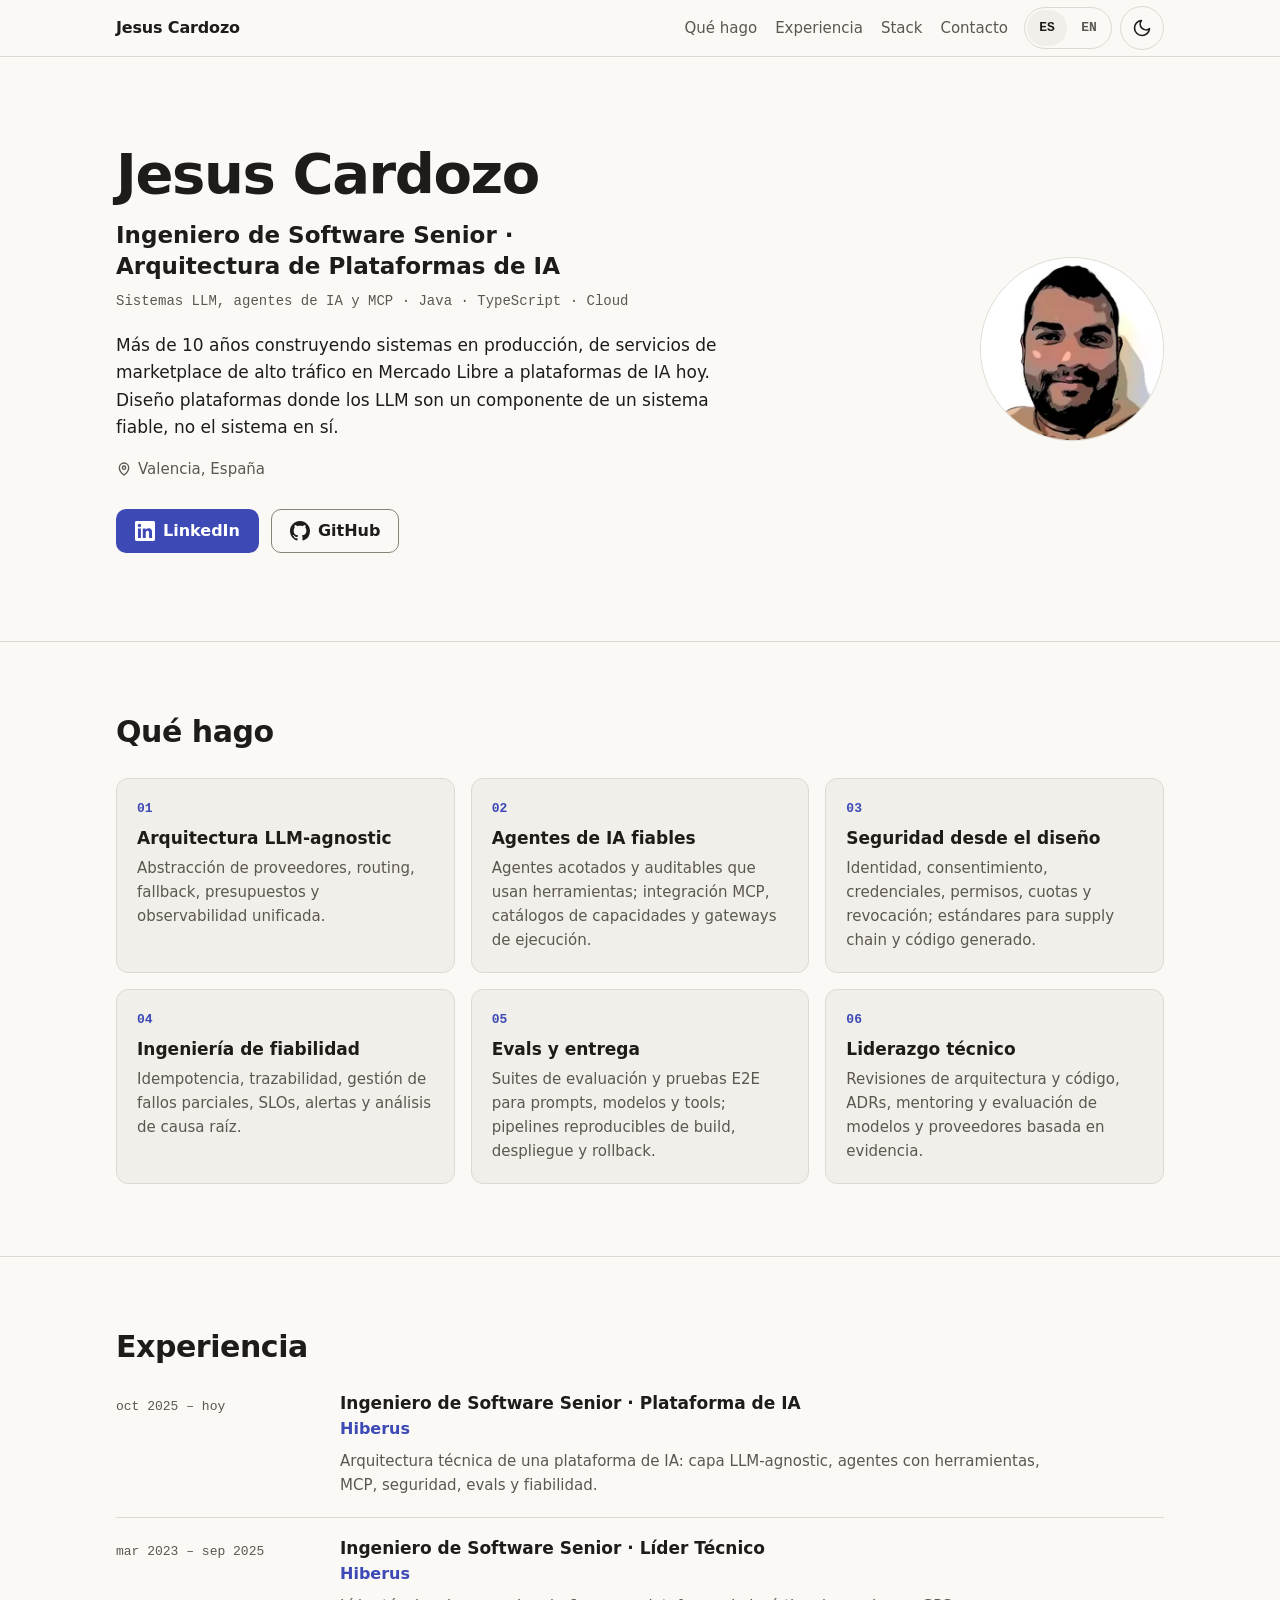
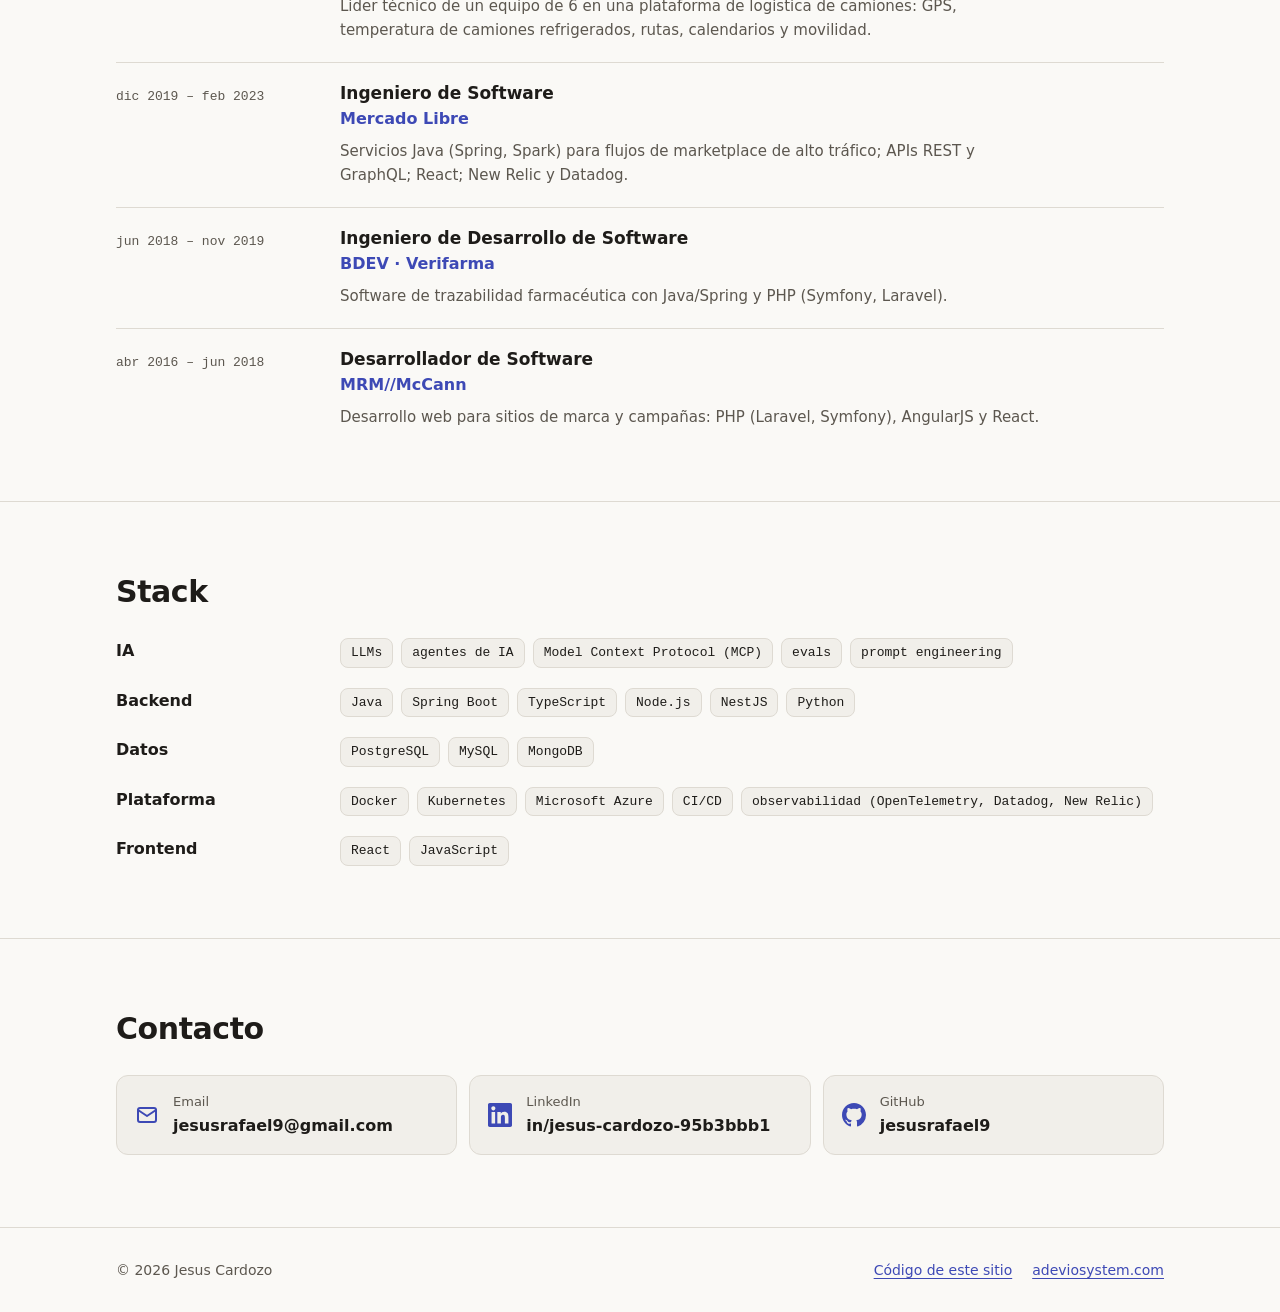
==== commit 2482ba23: "feat: add theme toggle and data-driven projects - main.js: light/dark toggle (follows the system unt" ====
--- a/index.html
+++ b/index.html
@@ -10,11 +10,28 @@
   <meta name="theme-color" media="(prefers-color-scheme: light)" content="#faf9f6">
   <meta name="theme-color" media="(prefers-color-scheme: dark)" content="#131211">
 
+  <link rel="alternate" hreflang="es" href="https://jesusrafael9.github.io/">
+  <link rel="alternate" hreflang="en" href="https://jesusrafael9.github.io/en/">
+  <link rel="alternate" hreflang="x-default" href="https://jesusrafael9.github.io/">
+
   <link rel="icon" href="favicon.ico" sizes="48x48">
   <link rel="icon" href="favicon.svg" type="image/svg+xml">
   <link rel="apple-touch-icon" href="apple-touch-icon.png">
 
+  <script>
+    // Runs before the first paint: flags JS support and applies the saved theme.
+    (function (root) {
+      root.classList.remove('no-js');
+      try {
+        var theme = localStorage.getItem('theme');
+        if (theme === 'light' || theme === 'dark') {
+          root.setAttribute('data-theme', theme);
+        }
+      } catch (e) {}
+    })(document.documentElement);
+  </script>
   <link rel="stylesheet" href="assets/css/styles.css">
+  <script src="assets/js/main.js" defer></script>
 </head>
 <body>
   <a class="skip-link" href="#main">Saltar al contenido</a>
--- a/assets/css/styles.css
+++ b/assets/css/styles.css
@@ -125,8 +125,8 @@
   text-wrap: balance;
 }
 
-ul[class],
-ol[class] {
+/* Zero specificity, so any class can bring bullets or padding back. */
+:where(ul[class], ol[class]) {
   padding: 0;
   list-style: none;
 }
@@ -548,6 +548,7 @@
 
 .project__highlights {
   display: grid;
+  list-style: disc;
   gap: 0.375rem;
   margin-top: 0.75rem;
   padding-left: 1.125rem;
